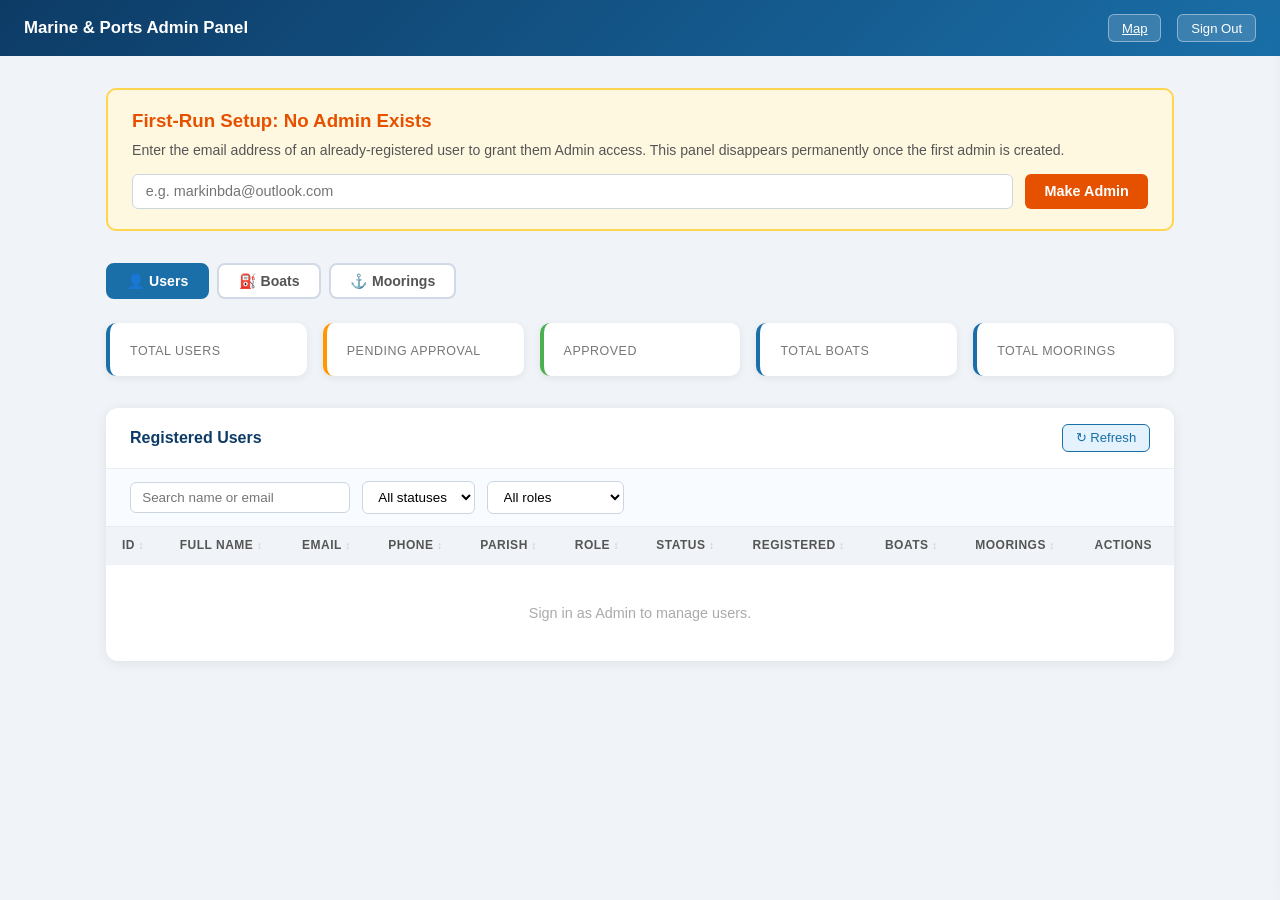
==== frontend/admin.html @ d82e3ee4 "Replace mooring select with searchable typeahead in boat edit modal" ====
﻿<!DOCTYPE html>
<html lang="en">
<head>
  <meta charset="UTF-8" />
  <meta name="viewport" content="width=device-width, initial-scale=1.0" />
  <title>Admin Panel  Marine &amp; Ports</title>
  <style>
    *, *::before, *::after { box-sizing: border-box; margin: 0; padding: 0; }

    body {
      font-family: 'Segoe UI', Arial, sans-serif;
      background: #f0f4f8;
      min-height: 100vh;
    }

    /*  Header  */
    header {
      background: linear-gradient(135deg, #0d3b66, #1a6fa8);
      color: #fff;
      padding: 0 1.5rem;
      height: 56px;
      display: flex;
      align-items: center;
      justify-content: space-between;
    }
    .brand { font-size: 1.05rem; font-weight: 700; display: flex; align-items: center; gap: 0.5rem; }
    .header-right { display: flex; align-items: center; gap: 1rem; font-size: 0.85rem; }
    .btn-sm {
      padding: 0.35rem 0.8rem;
      border-radius: 6px;
      font-size: 0.82rem;
      cursor: pointer;
      border: 1px solid rgba(255,255,255,0.4);
      background: rgba(255,255,255,0.15);
      color: #fff;
      transition: background 0.2s;
    }
    .btn-sm:hover { background: rgba(255,255,255,0.27); }

    /*  Layout  */
    .page { max-width: 1100px; margin: 2rem auto; padding: 0 1rem; }

    /*  Stats bar  */
    .stats {
      display: grid;
      grid-template-columns: repeat(auto-fit, minmax(160px, 1fr));
      gap: 1rem;
      margin-bottom: 2rem;
    }
    .stat-card {
      background: #fff;
      border-radius: 10px;
      padding: 1.1rem 1.25rem;
      box-shadow: 0 2px 8px rgba(0,0,0,0.07);
      border-left: 4px solid #1a6fa8;
    }
    .stat-card.pending { border-color: #FF9800; }
    .stat-card.approved { border-color: #4CAF50; }
    .stat-card.total { border-color: #1a6fa8; }
    .stat-card .val { font-size: 2rem; font-weight: 800; color: #0d3b66; }
    .stat-card .lbl { font-size: 0.78rem; color: #777; margin-top: 0.2rem; text-transform: uppercase; letter-spacing: 0.5px; }

    /*  Section card  */
    .section {
      background: #fff;
      border-radius: 12px;
      box-shadow: 0 2px 12px rgba(0,0,0,0.08);
      overflow: hidden;
      margin-bottom: 2rem;
    }
    .section-head {
      padding: 1rem 1.5rem;
      border-bottom: 1px solid #e8edf2;
      display: flex;
      align-items: center;
      justify-content: space-between;
    }
    .section-head h2 { font-size: 1rem; color: #0d3b66; }

    /*  Filter bar  */
    .filter-bar {
      padding: 0.75rem 1.5rem;
      background: #f8fbff;
      border-bottom: 1px solid #e8edf2;
      display: flex;
      gap: 0.75rem;
      flex-wrap: wrap;
      align-items: center;
    }
    .filter-bar input,
    .filter-bar select {
      padding: 0.45rem 0.7rem;
      border: 1.5px solid #ccd6e0;
      border-radius: 6px;
      font-size: 0.84rem;
      outline: none;
      background: #fff;
    }
    .filter-bar input:focus,
    .filter-bar select:focus { border-color: #1a6fa8; }

    /*  Table  */
    .tbl-wrap { overflow-x: auto; }
    table { width: 100%; border-collapse: collapse; font-size: 0.85rem; }
    thead tr { background: #f0f4f8; }
    th { padding: 0.7rem 1rem; text-align: left; font-size: 0.75rem;
         text-transform: uppercase; letter-spacing: 0.5px; color: #555; white-space: nowrap; }
    td { padding: 0.75rem 1rem; border-top: 1px solid #edf1f5; vertical-align: middle; }
    tr:hover td { background: #f8fbff; }

    /*  Badges  */
    .badge {
      display: inline-block;
      padding: 0.2rem 0.6rem;
      border-radius: 20px;
      font-size: 0.73rem;
      font-weight: 700;
    }
    .badge.approved  { background: #e8f5e9; color: #2e7d32; }
    .badge.pending   { background: #fff8e1; color: #e65100; }
    .badge.role-admin { background: #ede7f6; color: #4527a0; }
    .badge.role-port  { background: #e3f2fd; color: #0d47a1; }
    .badge.role-boat  { background: #e8f5e9; color: #1b5e20; }
    .badge.role-moor  { background: #fce4ec; color: #880e4f; }

    /*  Action buttons  */
    .actions { display: flex; gap: 0.4rem; flex-wrap: wrap; }
    .btn-action {
      padding: 0.3rem 0.7rem;
      border-radius: 5px;
      font-size: 0.76rem;
      font-weight: 600;
      cursor: pointer;
      border: none;
      transition: opacity 0.15s;
    }
    .btn-action:hover { opacity: 0.8; }
    .btn-approve  { background: #4CAF50; color: #fff; }
    .btn-revoke   { background: #FF9800; color: #fff; }
    .btn-delete   { background: #f44336; color: #fff; }
    .btn-admin    { background: #7c4dff; color: #fff; }

    /*  Toast  */
    #toast {
      position: fixed; bottom: 1.5rem; right: 1.5rem;
      background: #323232; color: #fff;
      padding: 0.75rem 1.25rem;
      border-radius: 8px; font-size: 0.88rem;
      box-shadow: 0 4px 16px rgba(0,0,0,0.25);
      opacity: 0; transition: opacity 0.3s;
      pointer-events: none; z-index: 9999;
    }
    #toast.show { opacity: 1; }
    #toast.ok   { background: #2e7d32; }
    #toast.err  { background: #c62828; }

    /*  Bootstrap panel (shown when no admin yet)  */
    #bootstrapBox {
      background: #fff8e1;
      border: 2px solid #ffd54f;
      border-radius: 10px;
      padding: 1.25rem 1.5rem;
      margin-bottom: 2rem;
    }
    #bootstrapBox h3 { color: #e65100; margin-bottom: 0.6rem; }
    #bootstrapBox p  { font-size: 0.88rem; color: #555; margin-bottom: 1rem; }
    .bootstrap-row { display: flex; gap: 0.75rem; flex-wrap: wrap; }
    .bootstrap-row input {
      flex: 1; padding: 0.55rem 0.8rem;
      border: 1.5px solid #ccd6e0; border-radius: 6px; font-size: 0.9rem;
      min-width: 200px;
    }
    .btn-bootstrap {
      padding: 0.55rem 1.2rem;
      background: #e65100; color: #fff;
      border: none; border-radius: 6px;
      font-size: 0.9rem; font-weight: 700; cursor: pointer;
    }
    .btn-bootstrap:hover { background: #bf360c; }

    /*  Sortable column headers  */
    th.sortable { cursor: pointer; user-select: none; }
    th.sortable:hover { color: #1a6fa8; }
    th.sortable::after { content: ' \2195'; color: #ccc; font-size: 0.65rem; }
    th.sortable.asc::after  { content: ' \25B2'; color: #1a6fa8; font-size: 0.65rem; }
    th.sortable.desc::after { content: ' \25BC'; color: #1a6fa8; font-size: 0.65rem; }

    /*  Empty state  */
    .empty { padding: 2.5rem; text-align: center; color: #aaa; font-size: 0.9rem; }

    /*  Spinner  */
    .loading { padding: 2rem; text-align: center; color: #777; }

    @media (max-width: 600px) {
      .stats { grid-template-columns: 1fr 1fr; }
    }

    /*  Tab navigation  */
    .tab-nav { display:flex; gap:0.5rem; margin-bottom:1.5rem; flex-wrap:wrap; }
    .tab-btn {
      padding:0.5rem 1.2rem; border-radius:8px; font-size:0.88rem; font-weight:600;
      cursor:pointer; border:2px solid #d0d9e5; background:#fff; color:#555;
      transition:all 0.2s;
    }
    .tab-btn:hover { border-color:#1a6fa8; color:#1a6fa8; }
    .tab-btn.active { background:#1a6fa8; border-color:#1a6fa8; color:#fff; }

    /*  Edit button + modal  */
    .btn-edit { background:#1565C0; color:#fff; }
    .modal-overlay {
      position:fixed; inset:0; background:rgba(0,0,0,0.45);
      display:flex; align-items:center; justify-content:center; z-index:1000;
    }
    .modal-box {
      background:#fff; border-radius:12px;
      box-shadow:0 8px 32px rgba(0,0,0,0.25);
      width:100%; max-width:560px; max-height:90vh;
      display:flex; flex-direction:column; overflow:hidden;
    }
    .modal-head {
      padding:1rem 1.5rem; border-bottom:1px solid #e8edf2;
      display:flex; align-items:center; justify-content:space-between;
      background:#f0f4f8;
    }
    .modal-head h3 { font-size:1rem; color:#0d3b66; margin:0; }
    .modal-close { background:none; border:none; font-size:1.2rem; cursor:pointer; color:#777; line-height:1; }
    .modal-close:hover { color:#333; }
    .modal-body {
      padding:1.25rem 1.5rem; overflow-y:auto; flex:1;
      display:grid; grid-template-columns:1fr 1fr; gap:0.85rem;
    }
    .modal-body .full { grid-column:1 / -1; }
    .modal-body label { display:block; font-size:0.8rem; color:#555; margin-bottom:0.25rem; }
    .modal-body input, .modal-body select {
      width:100%; padding:0.5rem 0.7rem;
      border:1.5px solid #ccd6e0; border-radius:6px;
      font-size:0.88rem; outline:none; box-sizing:border-box;
    }
    .modal-body input:focus, .modal-body select:focus { border-color:#1a6fa8; }
    .modal-foot {
      padding:1rem 1.5rem; border-top:1px solid #e8edf2;
      display:flex; justify-content:flex-end; gap:0.75rem; background:#f8fbff;

        /*  Assignment panel inside edit modal  */
        .assign-section {
          grid-column: 1 / -1;
          background: #f8fbff;
          border: 1px solid #dde6f0;
          border-radius: 8px;
          padding: 0.85rem 1rem;
          margin-top: 0.25rem;
        }
        .assign-section h4 {
          font-size: 0.8rem; font-weight: 700; text-transform: uppercase;
          letter-spacing: 0.5px; color: #1a6fa8; margin-bottom: 0.6rem;
        }
        .assign-search-row { display: flex; gap: 0.5rem; margin-bottom: 0.5rem; }
        .assign-search-row input { flex: 1; padding: 0.4rem 0.6rem; border: 1.5px solid #ccd6e0; border-radius: 6px; font-size: 0.82rem; outline: none; }
        .assign-search-row input:focus { border-color: #1a6fa8; }
        .assign-results { max-height: 160px; overflow-y: auto; border: 1px solid #e0e8f0; border-radius: 6px; background: #fff; }
        .mooring-typeahead { position: relative; }
        .mooring-typeahead input[type=text] { width: 100%; box-sizing: border-box; padding: 0.45rem 0.65rem; border: 1.5px solid #ccd6e0; border-radius: 6px; font-size: 0.85rem; outline: none; }
        .mooring-typeahead input[type=text]:focus { border-color: #1a6fa8; }
        .mooring-typeahead-results { position: absolute; top: 100%; left: 0; right: 0; z-index: 999; background: #fff; border: 1px solid #ccd6e0; border-radius: 0 0 6px 6px; max-height: 180px; overflow-y: auto; box-shadow: 0 4px 12px rgba(0,0,0,0.1); }
        .mooring-typeahead-results div { padding: 0.4rem 0.65rem; font-size: 0.84rem; cursor: pointer; }
        .mooring-typeahead-results div:hover, .mooring-typeahead-results div.active { background: #e8f4fd; }
        .mooring-typeahead-results .no-mooring-opt { color: #e05; font-style: italic; }
        .assign-result-item {
          display: flex; align-items: center; justify-content: space-between;
          padding: 0.45rem 0.65rem; border-bottom: 1px solid #f0f4f8;
          font-size: 0.8rem; gap: 0.5rem;
        }
        .assign-result-item:last-child { border-bottom: none; }
        .assign-result-item:hover { background: #f0f8ff; }
        .assign-result-info { flex: 1; min-width: 0; }
        .assign-result-info strong { display: block; white-space: nowrap; overflow: hidden; text-overflow: ellipsis; }
        .assign-result-info small { color: #888; }
        .assign-conflict { font-size: 0.78rem; color: #c62828; }
        .assign-conflict a { color: #1a6fa8; text-decoration: underline; cursor: pointer; }
        .assign-conflict-banner {
          background: #fff8e1; border: 1px solid #ffcc02; border-radius: 6px;
          padding: 0.5rem 0.75rem; font-size: 0.8rem; color: #5d4037;
          margin-bottom: 0.5rem; display: none;
        }
        .assign-conflict-banner a { color: #1a6fa8; text-decoration: underline; cursor: pointer; font-weight: 600; }
        .assigned-chips { display: flex; flex-wrap: wrap; gap: 0.35rem; margin-bottom: 0.5rem; min-height: 1.6rem; }
        .assigned-chip {
          display: inline-flex; align-items: center; gap: 0.3rem;
          background: #e3f2fd; color: #0d47a1; border-radius: 12px;
          padding: 0.18rem 0.55rem; font-size: 0.76rem; font-weight: 600;
        }
        .assigned-chip.mooring { background: #fce4ec; color: #880e4f; }
        .assigned-chip button {
          background: none; border: none; color: inherit; cursor: pointer;
          font-size: 0.8rem; line-height: 1; padding: 0; opacity: 0.6;
        }
        .assigned-chip button:hover { opacity: 1; }
    }
    /*  User detail drawer  */
    #detailDrawer {
      position: fixed; top: 0; right: -480px; width: 460px; max-width: 96vw;
      height: 100vh; background: #fff; z-index: 1100;
      box-shadow: -4px 0 24px rgba(0,0,0,0.18);
      display: flex; flex-direction: column;
      transition: right 0.28s cubic-bezier(0.4,0,0.2,1);
    }
    #detailDrawer.open { right: 0; }
    #drawerOverlay {
      position: fixed; inset: 0; background: rgba(0,0,0,0.35);
      z-index: 1099; display: none;
    }
    #drawerOverlay.show { display: block; }
    .drawer-head {
      padding: 1rem 1.25rem;
      background: linear-gradient(135deg, #0d3b66, #1a6fa8);
      color: #fff;
      display: flex; align-items: center; justify-content: space-between;
      flex-shrink: 0;
    }
    .drawer-head h3 { font-size: 1rem; margin: 0; }
    .drawer-close {
      background: none; border: none; color: #fff; font-size: 1.3rem;
      cursor: pointer; line-height: 1; opacity: 0.8;
    }
    .drawer-close:hover { opacity: 1; }
    .drawer-body { flex: 1; overflow-y: auto; padding: 1.25rem; }
    .detail-grid {
      display: grid; grid-template-columns: 1fr 1fr; gap: 0.6rem 1rem;
      margin-bottom: 1.5rem;
    }
    .detail-cell { font-size: 0.82rem; }
    .detail-cell .lbl { color: #888; font-size: 0.72rem; text-transform: uppercase; letter-spacing: 0.4px; margin-bottom: 0.1rem; }
    .detail-cell .val { color: #1a1a2e; font-weight: 600; word-break: break-all; }
    .detail-cell.full { grid-column: 1 / -1; }
    .drawer-section-title {
      font-size: 0.8rem; font-weight: 700; text-transform: uppercase;
      letter-spacing: 0.6px; color: #1a6fa8; margin: 1.2rem 0 0.5rem;
      border-bottom: 2px solid #e3f2fd; padding-bottom: 0.3rem;
    }
    .drawer-mini-table { width: 100%; border-collapse: collapse; font-size: 0.8rem; }
    .drawer-mini-table th { background: #f0f4f8; padding: 0.45rem 0.6rem; text-align: left; font-size: 0.72rem; text-transform: uppercase; letter-spacing: 0.4px; color: #666; }
    .drawer-mini-table td { padding: 0.5rem 0.6rem; border-top: 1px solid #edf1f5; vertical-align: middle; color: #222; }
    .drawer-empty { color: #bbb; font-size: 0.82rem; font-style: italic; padding: 0.5rem 0; }
    .drawer-foot {
      padding: 0.9rem 1.25rem; border-top: 1px solid #e8edf2;
      display: flex; gap: 0.6rem; flex-wrap: wrap; background: #f8fbff; flex-shrink: 0;
    }

  </style>
</head>
<body>

  <!--  Header  -->
  <header>
    <div class="brand"> Marine &amp; Ports  Admin Panel</div>
    <div class="header-right">
      <span id="adminName"></span>
      <a href="map.html" class="btn-sm">Map</a>
      <button class="btn-sm" id="logoutBtn">Sign Out</button>
    </div>
  </header>

  <div class="page">

    <!--  Bootstrap notice (only visible when no admin exists)  -->
    <div id="bootstrapBox" style="display:none;">
      <h3> First-Run Setup: No Admin Exists</h3>
      <p>
        Enter the email address of an already-registered user to grant them Admin access.
        This panel disappears permanently once the first admin is created.
      </p>
      <div class="bootstrap-row">
        <input type="email" id="bootstrapEmail" placeholder="e.g. markinbda@outlook.com" />
        <button class="btn-bootstrap" id="bootstrapBtn">Make Admin</button>
      </div>
    </div>
    <!--  Tab navigation  -->
    <div class="tab-nav">
      <button class="tab-btn active" id="tabUsers"    onclick="showTab('users')">&#128100; Users</button>
      <button class="tab-btn"        id="tabBoats"    onclick="showTab('boats')">&#9981; Boats</button>
      <button class="tab-btn"        id="tabMoorings" onclick="showTab('moorings')">&#9875; Moorings</button>
    </div>
    <!--  Stats  -->
    <div class="stats">
      <div class="stat-card total">
        <div class="val" id="statTotal"></div>
        <div class="lbl">Total Users</div>
      </div>
      <div class="stat-card pending">
        <div class="val" id="statPending"></div>
        <div class="lbl">Pending Approval</div>
      </div>
      <div class="stat-card approved">
        <div class="val" id="statApproved"></div>
        <div class="lbl">Approved</div>
      </div>
      <div class="stat-card">
        <div class="val" id="statBoats"></div>
        <div class="lbl">Total Boats</div>
      </div>
      <div class="stat-card">
        <div class="val" id="statMoorings"></div>
        <div class="lbl">Total Moorings</div>
      </div>
    </div>

    <!--  Users table  -->
    <div class="section" id="usersSection">
      <div class="section-head">
        <h2>Registered Users</h2>
        <button class="btn-sm" id="refreshBtn" style="border-color:#1a6fa8;color:#1a6fa8;background:#e3f2fd;">&#8635; Refresh</button>
      </div>

      <div class="filter-bar">
        <input type="text" id="searchInput" placeholder="Search name or email" style="width:220px;" />
        <select id="filterStatus">
          <option value="">All statuses</option>
          <option value="pending">Pending</option>
          <option value="approved">Approved</option>
        </select>
        <select id="filterRole">
          <option value="">All roles</option>
          <option value="Admin">Admin</option>
          <option value="PortAuthority">Port Authority</option>
          <option value="BoatOwner">Boat Owner</option>
          <option value="MooringOwner">Mooring Owner</option>
        </select>
      </div>

      <div class="tbl-wrap">
        <table>
          <thead>
            <tr>
              <th class="sortable" data-col="id" onclick="sortTable('users','id')">ID</th>
              <th class="sortable" data-col="fullName" onclick="sortTable('users','fullName')">Full Name</th>
              <th class="sortable" data-col="email" onclick="sortTable('users','email')">Email</th>
              <th class="sortable" data-col="phoneNumber" onclick="sortTable('users','phoneNumber')">Phone</th>
              <th class="sortable" data-col="parish" onclick="sortTable('users','parish')">Parish</th>
              <th class="sortable" data-col="role" onclick="sortTable('users','role')">Role</th>
              <th class="sortable" data-col="isApproved" onclick="sortTable('users','isApproved')">Status</th>
              <th class="sortable" data-col="registeredAt" onclick="sortTable('users','registeredAt')">Registered</th>
              <th class="sortable" data-col="boatCount" onclick="sortTable('users','boatCount')">Boats</th>
              <th class="sortable" data-col="mooringCount" onclick="sortTable('users','mooringCount')">Moorings</th>
              <th>Actions</th>
            </tr>
          </thead>
          <tbody id="usersTbody">
            <tr><td colspan="11" class="loading">Loading users</td></tr>
          </tbody>
        </table>
      </div>
    </div>

    <!--  Moorings table  -->
    <div class="section" id="mooringsSection" style="display:none;">
      <div class="section-head">
        <h2>Moorings</h2>
        <button class="btn-sm" id="addMooringBtn" style="background:#4CAF50;border-color:#388E3C;">+ Add Mooring</button>
      </div>
      <div class="filter-bar">
        <input type="text" id="mooringSearch" placeholder="Search mooring # or owner" style="width:240px;" />
        <select id="mooringBoatSizeFilter">
          <option value="">All sizes</option>
          <option value="Small">Small</option>
          <option value="Medium">Medium</option>
          <option value="Large">Large</option>
          <option value="ArcGIS">ArcGIS</option>
        </select>
      </div>

      <!-- Add mooring form (hidden by default) -->
      <div id="addMooringForm" style="display:none; padding:1rem 1.5rem; background:#f8fbff; border-bottom:1px solid #e8edf2;">
        <div style="display:flex; gap:0.75rem; flex-wrap:wrap; align-items:flex-end;">
          <div>
            <label style="font-size:0.8rem;color:#555;display:block;margin-bottom:0.25rem;">Mooring #</label>
            <input type="text" id="mMooringNum" placeholder="e.g. BDA-001" style="padding:0.45rem 0.7rem;border:1.5px solid #ccd6e0;border-radius:6px;font-size:0.84rem;" />
          </div>
          <div>
            <label style="font-size:0.8rem;color:#555;display:block;margin-bottom:0.25rem;">Owner Name</label>
            <input type="text" id="mOwnerName" placeholder="Owner name" style="padding:0.45rem 0.7rem;border:1.5px solid #ccd6e0;border-radius:6px;font-size:0.84rem;" />
          </div>
          <div>
            <label style="font-size:0.8rem;color:#555;display:block;margin-bottom:0.25rem;">Latitude</label>
            <input type="number" id="mLat" step="any" placeholder="32.3xxx" style="padding:0.45rem 0.7rem;border:1.5px solid #ccd6e0;border-radius:6px;font-size:0.84rem;width:120px;" />
          </div>
          <div>
            <label style="font-size:0.8rem;color:#555;display:block;margin-bottom:0.25rem;">Longitude</label>
            <input type="number" id="mLon" step="any" placeholder="-64.7xxx" style="padding:0.45rem 0.7rem;border:1.5px solid #ccd6e0;border-radius:6px;font-size:0.84rem;width:120px;" />
          </div>
          <div>
            <label style="font-size:0.8rem;color:#555;display:block;margin-bottom:0.25rem;">Boat Size</label>
            <select id="mBoatSize" style="padding:0.45rem 0.7rem;border:1.5px solid #ccd6e0;border-radius:6px;font-size:0.84rem;">
              <option value="">Unknown</option>
              <option value="Small">Small</option>
              <option value="Medium">Medium</option>
              <option value="Large">Large</option>
            </select>
          </div>
          <button class="btn-action btn-approve" onclick="submitAddMooring()">Save</button>
          <button class="btn-action" style="background:#aaa;color:#fff;" onclick="document.getElementById('addMooringForm').style.display='none'">Cancel</button>
        </div>
      </div>

      <div class="tbl-wrap">
        <table>
          <thead>
            <tr>
              <th class="sortable" data-col="id" onclick="sortTable('moorings','id')">ID</th>
              <th class="sortable" data-col="mooringNumber" onclick="sortTable('moorings','mooringNumber')">Mooring #</th>
              <th class="sortable" data-col="ownerName" onclick="sortTable('moorings','ownerName')">Owner</th>
              <th class="sortable" data-col="latitude" onclick="sortTable('moorings','latitude')">Latitude</th>
              <th class="sortable" data-col="longitude" onclick="sortTable('moorings','longitude')">Longitude</th>
              <th class="sortable" data-col="boatSize" onclick="sortTable('moorings','boatSize')">Boat Size</th>
              <th class="sortable" data-col="registeredAt" onclick="sortTable('moorings','registeredAt')">Registered</th>
              <th>Actions</th>
            </tr>
          </thead>
          <tbody id="mooringsTbody">
            <tr><td colspan="8" class="loading">Loading moorings</td></tr>
          </tbody>
        </table>
      </div>
    </div>

    <!--  Boats table  -->
    <div class="section" id="boatsSection" style="display:none;">
      <div class="section-head">
        <h2>Boats</h2>
      </div>
      <div class="filter-bar">
        <input type="text" id="boatSearch" placeholder="Search reg #, name or owner" style="width:260px;" />
      </div>
      <div class="tbl-wrap">
        <table>
          <thead>
            <tr>
              <th class="sortable" data-col="id" onclick="sortTable('boats','id')">ID</th>
              <th class="sortable" data-col="registrationNumber" onclick="sortTable('boats','registrationNumber')">Reg #</th>
              <th class="sortable" data-col="boatName" onclick="sortTable('boats','boatName')">Boat Name</th>
              <th class="sortable" data-col="boatType" onclick="sortTable('boats','boatType')">Type</th>
              <th class="sortable" data-col="ownerName" onclick="sortTable('boats','ownerName')">Owner</th>
              <th class="sortable" data-col="lengthFeet" onclick="sortTable('boats','lengthFeet')">Length</th>
              <th class="sortable" data-col="latitude" onclick="sortTable('boats','latitude')">Lat</th>
              <th class="sortable" data-col="longitude" onclick="sortTable('boats','longitude')">Lon</th>
              <th>Actions</th>
            </tr>
          </thead>
          <tbody id="boatsTbody">
            <tr><td colspan="9" class="loading">Loading boats</td></tr>
          </tbody>
        </table>
      </div>
    </div>

  </div><!-- /.page -->

  <!--  User detail drawer  -->
  <div id="drawerOverlay" onclick="closeDrawer()"></div>
  <div id="detailDrawer">
    <div class="drawer-head">
      <h3 id="drawerName">User Details</h3>
      <button class="drawer-close" onclick="closeDrawer()">&#x2715;</button>
    </div>
    <div class="drawer-body" id="drawerBody">
      <!-- populated by JS -->
    </div>
    <div class="drawer-foot" id="drawerFoot">
      <!-- action buttons injected by JS -->
    </div>
  </div>

  <!--  Edit modal  -->
  <div id="editModal" class="modal-overlay" style="display:none;">
    <div class="modal-box">
      <div class="modal-head">
        <h3 id="modalTitle">Edit</h3>
        <button class="modal-close" onclick="closeModal()">&#x2715;</button>
      </div>
      <div class="modal-body" id="modalBody"></div>
      <div class="modal-foot">
        <button class="btn-action" style="background:#aaa;color:#fff;padding:0.45rem 1.2rem;" onclick="closeModal()">Cancel</button>
        <button class="btn-action btn-approve" style="padding:0.45rem 1.2rem;" onclick="saveEdit()">Save Changes</button>
      </div>
    </div>
  </div>

  <div id="toast"></div>

  <script src="config.js"></script>
  <script>
    /**
     * Marine & Ports  Admin Panel JS
     * 
     * Loads users from GET /api/admin/users (requires Admin JWT).
     * Provides approve / revoke / promote / delete actions per row.
     * Shows a bootstrap panel when no admin account exists yet.
     */

    const API_BASE = window.API_BASE || 'http://localhost:5000';

    //  Auth 
    const token    = sessionStorage.getItem('mp_token');
    const role     = sessionStorage.getItem('mp_role');
    const fullName = sessionStorage.getItem('mp_fullName') || '';

    document.getElementById('adminName').textContent = fullName;

    document.getElementById('logoutBtn').addEventListener('click', () => {
      sessionStorage.clear();
      window.location.href = 'login.html';
    });

    document.getElementById('refreshBtn').addEventListener('click', loadUsers);

    //  Auth headers helper 
    function authHeaders() {
      return {
        'Content-Type': 'application/json',
        ...(token ? { 'Authorization': `Bearer ${token}` } : {})
      };
    }

    async function readApiBody(res) {
      const contentType = (res.headers.get('content-type') || '').toLowerCase();
      if (contentType.includes('application/json')) {
        try {
          return await res.json();
        } catch {
          return {};
        }
      }
      try {
        const text = await res.text();
        return { message: text?.trim() || '' };
      } catch {
        return {};
      }
    }

    //  Bootstrap (first-run no-admin setup) 
    document.getElementById('bootstrapBtn').addEventListener('click', async () => {
      const email = document.getElementById('bootstrapEmail').value.trim();
      if (!email) { toast('err', 'Enter an email address.'); return; }

      try {
        const res  = await fetch(`${API_BASE}/api/admin/bootstrap`, {
          method:  'POST',
          headers: { 'Content-Type': 'application/json' },
          body:    JSON.stringify({ email })
        });
        const data = await res.json();

        if (res.ok) {
          toast('ok', data.message);
          document.getElementById('bootstrapBox').style.display = 'none';
          // Prompt user to log in again to get a new token with Admin role
          setTimeout(() => {
            alert('Admin created! Please log in again to receive your updated Admin token.');
            window.location.href = 'login.html';
          }, 1500);
        } else {
          toast('err', data.message || 'Bootstrap failed.');
        }
      } catch (e) {
        toast('err', 'Server unreachable.');
      }
    });

    //  Data stores 
    let allUsers    = [];
    let allMoorings = [];
    let allBoats    = [];

    //  Sort state & helpers 
    const sortState = {
      users:    { col: null, dir: 'asc' },
      moorings: { col: null, dir: 'asc' },
      boats:    { col: null, dir: 'asc' }
    };

    function sortTable(table, col) {
      const st = sortState[table];
      if (st.col === col) {
        st.dir = st.dir === 'asc' ? 'desc' : 'asc';
      } else {
        st.col = col;
        st.dir = 'asc';
      }
      updateSortHeaders(table);
      if (table === 'users')    renderTable(allUsers);
      if (table === 'moorings') renderMoorings();
      if (table === 'boats')    renderBoats();
    }

    function updateSortHeaders(table) {
      const tbodyId = { users: 'usersTbody', moorings: 'mooringsTbody', boats: 'boatsTbody' }[table];
      const thead = document.getElementById(tbodyId).closest('table').querySelector('thead');
      thead.querySelectorAll('th.sortable').forEach(th => {
        th.classList.remove('asc', 'desc');
        if (th.dataset.col === sortState[table].col) {
          th.classList.add(sortState[table].dir);
        }
      });
    }

    function applySort(arr, table) {
      const { col, dir } = sortState[table];
      if (!col) return arr;
      return [...arr].sort((a, b) => {
        let av = a[col], bv = b[col];
        if (av == null) av = '';
        if (bv == null) bv = '';
        if (typeof av === 'string') av = av.toLowerCase();
        if (typeof bv === 'string') bv = bv.toLowerCase();
        if (av < bv) return dir === 'asc' ? -1 : 1;
        if (av > bv) return dir === 'asc' ?  1 : -1;
        return 0;
      });
    }

    //  Load users 
    async function loadUsers() {
      const tbody = document.getElementById('usersTbody');
      tbody.innerHTML = '<tr><td colspan="11" class="loading">Loading</td></tr>';

      // If not logged in as Admin, show bootstrap box and bail
      if (!token || role !== 'Admin') {
        document.getElementById('bootstrapBox').style.display = 'block';
        tbody.innerHTML = '<tr><td colspan="11" class="empty">Sign in as Admin to manage users.</td></tr>';
        return;
      }

      try {
        const res = await fetch(`${API_BASE}/api/admin/users`, {
          headers: authHeaders()
        });

        if (res.status === 401 || res.status === 403) {
          document.getElementById('bootstrapBox').style.display = 'block';
          tbody.innerHTML = '<tr><td colspan="11" class="empty">Access denied. Ensure your account has Admin role.</td></tr>';
          return;
        }

        allUsers = await res.json();
        updateStats(allUsers);
        renderTable(allUsers);

        // Fetch total mooring/boat counts (includes ArcGIS-imported records with no user)
        try {
          const statsRes = await fetch(`${API_BASE}/api/admin/stats`, { headers: authHeaders() });
          if (statsRes.ok) {
            const stats = await statsRes.json();
            document.getElementById('statMoorings').textContent = stats.totalMoorings;
            document.getElementById('statBoats').textContent    = stats.totalBoats;
          }
        } catch (_) {}

      } catch (e) {
        tbody.innerHTML = '<tr><td colspan="11" class="empty">Could not reach the API. Is the server running?</td></tr>';
        document.getElementById('bootstrapBox').style.display = 'block';
      }
    }

    //  Stats 
    function updateStats(users) {
      document.getElementById('statTotal').textContent    = users.length;
      document.getElementById('statPending').textContent  = users.filter(u => !u.isApproved).length;
      document.getElementById('statApproved').textContent = users.filter(u => u.isApproved).length;
      document.getElementById('statBoats').textContent    = users.reduce((s, u) => s + (u.boatCount || 0), 0);
      document.getElementById('statMoorings').textContent = users.reduce((s, u) => s + (u.mooringCount || 0), 0);
    }

    //  Render 
    function renderTable(users) {
      const tbody  = document.getElementById('usersTbody');
      const search = document.getElementById('searchInput').value.toLowerCase();
      const fStatus= document.getElementById('filterStatus').value;
      const fRole  = document.getElementById('filterRole').value;

      let filtered = users.filter(u => {
        const matchSearch = !search ||
          u.fullName.toLowerCase().includes(search) ||
          u.email.toLowerCase().includes(search);
        const matchStatus = !fStatus ||
          (fStatus === 'pending'  && !u.isApproved) ||
          (fStatus === 'approved' &&  u.isApproved);
        const matchRole = !fRole || u.role === fRole;
        return matchSearch && matchStatus && matchRole;
      });

      filtered = applySort(filtered, 'users');

      if (!filtered.length) {
        tbody.innerHTML = '<tr><td colspan="11" class="empty">No users match the current filter.</td></tr>';
        return;
      }

      filtered.forEach(u => { editCache['user_' + u.id] = u; });
      tbody.innerHTML = filtered.map(u => `
        <tr data-id="${u.id}">
          <td>${u.id}</td>
          <td><strong>${esc(u.fullName)}</strong><br><small style="color:#888">${esc(u.organisationName || '')}</small></td>
          <td style="word-break:break-all;max-width:150px;">${esc(u.email)}</td>
          <td>${esc(u.phoneNumber)}</td>
          <td>${esc(u.parish)}</td>
          <td>${roleBadge(u.role)}</td>
          <td>${u.isApproved
            ? '<span class="badge approved">Approved</span>'
            : '<span class="badge pending">Pending</span>'}</td>
          <td style="white-space:nowrap">${fmtDate(u.registeredAt)}</td>
          <td style="text-align:center">${u.boatCount}</td>
          <td style="text-align:center">${u.mooringCount}</td>
          <td>
            <div class="actions">
              <button class="btn-action" style="background:#0d3b66;color:#fff;" onclick="openUserDetail(${u.id})">View</button>
              <button class="btn-action btn-edit" onclick="openEdit('user',${u.id})">Edit</button>
              ${!u.isApproved
                ? `<button class="btn-action btn-approve" onclick="approveUser(${u.id})">Approve</button>`
                : `<button class="btn-action btn-revoke"  onclick="revokeUser(${u.id})">Revoke</button>`}
              ${u.role !== 'Admin'
                ? `<button class="btn-action btn-admin" onclick="makeAdmin(${u.id})">Make Admin</button>`
                : ''}
              <button class="btn-action btn-delete" onclick="deleteUser(${u.id}, '${esc(u.fullName)}')">Delete</button>
            </div>
          </td>
        </tr>
      `).join('');
    }

    //  Live filter 
    ['searchInput', 'filterStatus', 'filterRole'].forEach(id =>
      document.getElementById(id).addEventListener('input', () => renderTable(allUsers))
    );
    ['mooringSearch', 'mooringBoatSizeFilter'].forEach(id =>
      document.getElementById(id).addEventListener('input', () => renderMoorings())
    );
    document.getElementById('boatSearch').addEventListener('input', () => renderBoats());

    //  Actions 
    async function approveUser(id) {
      const res = await apiCall(`PUT`, `/api/admin/users/${id}/approve`);
      if (res) { toast('ok', res.message); loadUsers(); }
    }

    async function revokeUser(id) {
      const res = await apiCall(`PUT`, `/api/admin/users/${id}/reject`);
      if (res) { toast('ok', res.message); loadUsers(); }
    }

    async function makeAdmin(id) {
      if (!confirm('Promote this user to Admin? They will have full system access.')) return;
      const res = await apiCall('PUT', `/api/admin/users/${id}/role`, { role: 'Admin' });
      if (res) { toast('ok', res.message); loadUsers(); }
    }

    async function deleteUser(id, name) {
      if (!confirm(`Permanently delete "${name}" and all their boats/moorings?`)) return;
      try {
        const res = await fetch(`${API_BASE}/api/admin/users/${id}`, {
          method: 'DELETE', headers: authHeaders()
        });
        if (res.status === 204) { toast('ok', `${name} deleted.`); loadUsers(); }
        else toast('err', 'Delete failed.');
      } catch { toast('err', 'Server error.'); }
    }

    async function apiCall(method, path, body) {
      try {
        const res  = await fetch(API_BASE + path, {
          method,
          headers: authHeaders(),
          body: body ? JSON.stringify(body) : undefined
        });
        const data = await res.json();
        if (!res.ok) { toast('err', data.message || 'Request failed.'); return null; }
        return data;
      } catch { toast('err', 'Server unreachable.'); return null; }
    }

    //  Helpers 
    function roleBadge(role) {
      const map = {
        Admin:        'role-admin',
        PortAuthority:'role-port',
        BoatOwner:    'role-boat',
        MooringOwner: 'role-moor'
      };
      return `<span class="badge ${map[role] || ''}">${role}</span>`;
    }

    function fmtDate(iso) {
      return iso ? new Date(iso).toLocaleDateString('en-GB', { day:'2-digit', month:'short', year:'numeric' }) : '';
    }

    function esc(s) {
      return String(s || '')
        .replace(/&/g,'&amp;').replace(/</g,'&lt;')
        .replace(/>/g,'&gt;').replace(/"/g,'&quot;');
    }

    //  Toast 
    let toastTimer;
    function toast(type, msg) {
      const el = document.getElementById('toast');
      el.className = `show ${type}`;
      el.textContent = msg;
      clearTimeout(toastTimer);
      toastTimer = setTimeout(() => { el.className = ''; }, 3500);
    }

    //  Edit data cache 
    const editCache = {};

    //  Tab navigation 
    function showTab(tab) {
      ['users','boats','moorings'].forEach(t => {
        document.getElementById(t + 'Section').style.display = t === tab ? 'block' : 'none';
        document.getElementById('tab' + t.charAt(0).toUpperCase() + t.slice(1))
          .classList.toggle('active', t === tab);
      });
      if (tab === 'boats')    loadBoats();
      if (tab === 'moorings') loadMoorings();
    }

    //  Moorings 
    async function loadMoorings() {
      const tbody = document.getElementById('mooringsTbody');
      if (!token || role !== 'Admin') return;
      tbody.innerHTML = '<tr><td colspan="8" class="loading">Loading</td></tr>';
      try {
        const res = await fetch(`${API_BASE}/api/admin/moorings`, { headers: authHeaders() });
        if (!res.ok) throw new Error();
        allMoorings = await res.json();
        renderMoorings();
      } catch {
        tbody.innerHTML = '<tr><td colspan="8" class="empty">Could not load moorings.</td></tr>';
      }
    }

    function renderMoorings() {
      const tbody  = document.getElementById('mooringsTbody');
      const search = document.getElementById('mooringSearch').value.toLowerCase();
      const fSize  = document.getElementById('mooringBoatSizeFilter').value;

      let filtered = allMoorings.filter(m => {
        const matchSearch = !search ||
          m.mooringNumber.toLowerCase().includes(search) ||
          (m.ownerName || '').toLowerCase().includes(search);
        const matchSize = !fSize || (m.boatSize || '') === fSize;
        return matchSearch && matchSize;
      });

      filtered = applySort(filtered, 'moorings');

      if (!filtered.length) {
        tbody.innerHTML = '<tr><td colspan="8" class="empty">No moorings match the filter.</td></tr>';
        return;
      }
      filtered.forEach(m => { editCache['mooring_' + m.id] = m; });
      tbody.innerHTML = filtered.map(m => `
          <tr>
            <td>${m.id}</td>
            <td><strong>${esc(m.mooringNumber)}</strong></td>
            <td>${m.appUserId
              ? `<a style="color:#1a6fa8;text-decoration:underline;cursor:pointer;" onclick="showTab('users');openUserDetail(${m.appUserId})">${esc(m.ownerName)}</a><br><small style="color:#aaa">ID #${m.appUserId}</small>`
              : esc(m.ownerName || '')}</td>
            <td>${m.latitude.toFixed(5)}</td>
            <td>${m.longitude.toFixed(5)}</td>
            <td>${esc(m.boatSize || '')}</td>
            <td style="white-space:nowrap">${fmtDate(m.registeredAt)}</td>
            <td>
              <div class="actions">
                <button class="btn-action btn-edit" onclick="openEdit('mooring',${m.id})">Edit</button>
                <button class="btn-action btn-delete" onclick="deleteMooring(${m.id}, '${esc(m.mooringNumber)}')">Delete</button>
              </div>
            </td>
          </tr>
        `).join('');
    }

    document.getElementById('addMooringBtn').addEventListener('click', () => {
      const f = document.getElementById('addMooringForm');
      f.style.display = f.style.display === 'none' ? 'block' : 'none';
    });

    async function submitAddMooring() {
      const num  = document.getElementById('mMooringNum').value.trim();
      const name = document.getElementById('mOwnerName').value.trim();
      const lat  = parseFloat(document.getElementById('mLat').value);
      const lon  = parseFloat(document.getElementById('mLon').value);
      const size = document.getElementById('mBoatSize').value;
      if (!num || !name || isNaN(lat) || isNaN(lon)) {
        toast('err', 'Mooring #, Owner Name, Latitude and Longitude are required.');
        return;
      }
      try {
        const res = await fetch(`${API_BASE}/api/admin/moorings`, {
          method: 'POST',
          headers: authHeaders(),
          body: JSON.stringify({ mooringNumber: num, ownerName: name, latitude: lat, longitude: lon, boatSize: size || null })
        });
        const data = await res.json();
        if (res.ok) {
          toast('ok', data.message);
          document.getElementById('addMooringForm').style.display = 'none';
          ['mMooringNum','mOwnerName','mLat','mLon'].forEach(id => document.getElementById(id).value = '');
          document.getElementById('mBoatSize').value = '';
          loadMoorings();
        } else {
          toast('err', data.message || 'Failed to add mooring.');
        }
      } catch (e) {
        const msg = e && e.message ? e.message : 'Server unreachable.';
        toast('err', `Request error: ${msg}`);
      }
    }

    async function deleteMooring(id, num) {
      if (!confirm(`Delete mooring "${num}"? This cannot be undone.`)) return;
      try {
        const res = await fetch(`${API_BASE}/api/admin/moorings/${id}`, {
          method: 'DELETE', headers: authHeaders()
        });
        if (res.status === 204) { toast('ok', `Mooring ${num} deleted.`); loadMoorings(); }
        else toast('err', 'Delete failed.');
      } catch { toast('err', 'Server error.'); }
    }
    //  Boats 
    async function loadBoats() {
      const tbody = document.getElementById('boatsTbody');
      if (!token || role !== 'Admin') return;
      tbody.innerHTML = '<tr><td colspan="9" class="loading">Loading</td></tr>';
      try {
        const res = await fetch(`${API_BASE}/api/admin/boats`, { headers: authHeaders() });
        if (!res.ok) throw new Error();
        allBoats = await res.json();
        renderBoats();
      } catch {
        tbody.innerHTML = '<tr><td colspan="9" class="empty">Could not load boats.</td></tr>';
      }
    }

    function renderBoats() {
      const tbody  = document.getElementById('boatsTbody');
      const search = document.getElementById('boatSearch').value.toLowerCase();

      let filtered = allBoats.filter(b => {
        return !search ||
          (b.registrationNumber || '').toLowerCase().includes(search) ||
          (b.boatName || '').toLowerCase().includes(search) ||
          (b.ownerName || '').toLowerCase().includes(search);
      });

      filtered = applySort(filtered, 'boats');

      if (!filtered.length) {
        tbody.innerHTML = '<tr><td colspan="9" class="empty">No boats match the filter.</td></tr>';
        return;
      }
      filtered.forEach(b => { editCache['boat_' + b.id] = b; });
      tbody.innerHTML = filtered.map(b => `
          <tr>
            <td>${b.id}</td>
            <td><strong>${esc(b.registrationNumber)}</strong></td>
            <td>${esc(b.boatName)}</td>
            <td>${esc(b.boatType)}</td>
            <td>${b.appUserId
              ? `<a style="color:#1a6fa8;text-decoration:underline;cursor:pointer;" onclick="showTab('users');openUserDetail(${b.appUserId})">${esc(b.ownerName)}</a><br><small style="color:#aaa">ID #${b.appUserId}</small>`
              : esc(b.ownerName || '')}</td>
            <td style="text-align:right">${b.lengthFeet} ft</td>
            <td>${b.latitude.toFixed(5)}</td>
            <td>${b.longitude.toFixed(5)}</td>
            <td>
              <div class="actions">
                <button class="btn-action btn-edit" onclick="openEdit('boat',${b.id})">Edit</button>
                <button class="btn-action btn-delete" onclick="deleteBoat(${b.id},'${esc(b.boatName)}')">Delete</button>
              </div>
            </td>
          </tr>
        `).join('');
    }

    async function deleteBoat(id, name) {
      if (!confirm(`Delete boat "${name}"? This cannot be undone.`)) return;
      try {
        const res = await fetch(`${API_BASE}/api/admin/boats/${id}`, {
          method: 'DELETE', headers: authHeaders()
        });
        if (res.status === 204) { toast('ok', 'Boat deleted.'); loadBoats(); }
        else toast('err', 'Delete failed.');
      } catch { toast('err', 'Server error.'); }
    }

    //  Edit modal 
    let currentEdit = { type: null, id: null };

    async function ensureAssignDataLoaded() {
      const tasks = [];
      if (!allBoats.length) {
        tasks.push(
          fetch(`${API_BASE}/api/admin/boats`, { headers: authHeaders() })
            .then(r => r.json())
            .then(d => {
              allBoats = d;
              d.forEach(b => { editCache['boat_' + b.id] = b; });
            })
            .catch(() => {})
        );
      }
      if (!allMoorings.length) {
        tasks.push(
          fetch(`${API_BASE}/api/admin/moorings`, { headers: authHeaders() })
            .then(r => r.json())
            .then(d => {
              allMoorings = d;
              d.forEach(m => { editCache['mooring_' + m.id] = m; });
            })
            .catch(() => {})
        );
      }
      await Promise.all(tasks);
    }

    function renderAssignedChips(kind, userId) {
      const source = kind === 'boat' ? allBoats : allMoorings;
      const owned = source.filter(r => r.appUserId === userId);
      if (!owned.length) {
        return '<span style="color:#bbb;font-size:0.78rem;">None assigned yet.</span>';
      }
      return owned.map(r => {
        const label = kind === 'boat'
          ? `${esc(r.registrationNumber)} - ${esc(r.boatName)}`
          : `${esc(r.mooringNumber)}`;
        return `<span class="assigned-chip ${kind === 'mooring' ? 'mooring' : ''}">${label}</span>`;
      }).join('');
    }

    function filterMooringEditSearch() {
      const input = document.getElementById('eBoatMooringSearch');
      const hiddenId = document.getElementById('eBoatMooringId');
      const resultsEl = document.getElementById('eMooringResults');
      if (!input || !resultsEl) return;
      const q = input.value.toLowerCase().trim();
      resultsEl.style.display = 'block';
      const sorted = allMoorings.slice().sort((a, b) => String(a.mooringNumber||'').localeCompare(String(b.mooringNumber||'')));
      const matches = q ? sorted.filter(m => (m.mooringNumber||'').toLowerCase().includes(q) || (m.ownerName||'').toLowerCase().includes(q)) : sorted;
      const items = matches.slice(0, 40);
      resultsEl.innerHTML = [
        `<div class="no-mooring-opt" onclick="selectMooringEdit(null,'No mooring')">&#10006; No mooring</div>`,
        ...items.map(m => `<div onclick="selectMooringEdit(${m.id},'${esc(m.mooringNumber).replace(/'/g,"&#39;")}')">${esc(m.mooringNumber)}${m.ownerName ? ' <small style=\'color:#888\'>' + esc(m.ownerName) + '</small>' : ''}</div>`)
      ].join('');
      if (!items.length && q) resultsEl.innerHTML += `<div style="color:#aaa;font-style:italic">No matches</div>`;
    }

    function selectMooringEdit(id, label) {
      const input = document.getElementById('eBoatMooringSearch');
      const hiddenId = document.getElementById('eBoatMooringId');
      const resultsEl = document.getElementById('eMooringResults');
      if (input) input.value = id ? label : '';
      if (hiddenId) hiddenId.value = id || '';
      if (resultsEl) resultsEl.style.display = 'none';
    }

    document.addEventListener('click', e => {
      const ta = document.querySelector('.mooring-typeahead');
      if (ta && !ta.contains(e.target)) {
        const r = document.getElementById('eMooringResults');
        if (r) r.style.display = 'none';
      }
    });

    function filterAssignResults(kind) {
      const editingUserId = currentEdit.id;
      const query = (document.getElementById(kind === 'boat' ? 'boatAssignSearch' : 'mooringAssignSearch')?.value || '').toLowerCase();
      const source = kind === 'boat' ? allBoats : allMoorings;
      const resultsEl = document.getElementById(kind === 'boat' ? 'boatAssignResults' : 'mooringAssignResults');
      if (!resultsEl) return;

      const candidates = source.filter(r => {
        if (r.appUserId === editingUserId) return false;
        if (!query) return true;
        if (kind === 'boat') {
          return (r.registrationNumber || '').toLowerCase().includes(query) ||
                 (r.boatName || '').toLowerCase().includes(query);
        }
        return (r.mooringNumber || '').toLowerCase().includes(query);
      }).slice(0, 30);

      if (!candidates.length) {
        resultsEl.innerHTML = `<div style="padding:0.5rem 0.65rem;color:#aaa;font-size:0.8rem;">${query ? 'No matches found.' : 'Type to search...'}</div>`;
        return;
      }

      resultsEl.innerHTML = candidates.map(r => {
        const label = kind === 'boat'
          ? `<strong>${esc(r.registrationNumber)}</strong> - ${esc(r.boatName)}`
          : `<strong>${esc(r.mooringNumber)}</strong>`;
        const hasConflict = !!r.appUserId && r.appUserId !== editingUserId;
        const ownerInfo = hasConflict
          ? `<span class="assign-conflict">Already owned by <a onclick="openUserDetail(${r.appUserId});closeModal();">${esc(r.ownerName || 'User #' + r.appUserId)}</a> (ID #${r.appUserId})</span>`
          : '<small style="color:#888;">Unassigned</small>';
        return `<div class="assign-result-item">
          <div class="assign-result-info">${label}<br>${ownerInfo}</div>
          <button class="btn-action ${hasConflict ? 'btn-revoke' : 'btn-approve'}" style="white-space:nowrap;font-size:0.72rem;padding:0.2rem 0.55rem;"
            onclick="assignRecord('${kind}',${r.id},${hasConflict})">${hasConflict ? 'Reassign' : 'Assign'}</button>
        </div>`;
      }).join('');
    }

    async function assignRecord(kind, recordId, hasConflict) {
      const bannerId = kind === 'boat' ? 'boatConflictBanner' : 'mooringConflictBanner';
      const banner = document.getElementById(bannerId);
      if (hasConflict && banner) {
        const record = (kind === 'boat' ? allBoats : allMoorings).find(r => r.id === recordId);
        banner.style.display = 'block';
        banner.innerHTML = `This ${kind} is currently registered to
          <a onclick="openUserDetail(${record.appUserId});closeModal();">${esc(record.ownerName || 'User #' + record.appUserId)}</a> (ID #${record.appUserId}).
          <button class="btn-action btn-revoke" style="font-size:0.72rem;padding:0.15rem 0.5rem;margin-left:0.5rem;"
            onclick="doAssignRecord('${kind}',${recordId},true)">Confirm Reassign</button>
          <button class="btn-action" style="background:#aaa;color:#fff;font-size:0.72rem;padding:0.15rem 0.5rem;margin-left:0.4rem;"
            onclick="this.closest('.assign-conflict-banner').style.display='none'">Cancel</button>`;
        return;
      }
      await doAssignRecord(kind, recordId, false);
    }

    async function doAssignRecord(kind, recordId, force) {
      const editingUserId = currentEdit.id;
      const bannerId = kind === 'boat' ? 'boatConflictBanner' : 'mooringConflictBanner';
      const banner = document.getElementById(bannerId);
      if (banner) banner.style.display = 'none';

      try {
        const res = await fetch(`${API_BASE}/api/admin/${kind}s/${recordId}/assign-user`, {
          method: 'PUT',
          headers: authHeaders(),
          body: JSON.stringify({ userId: editingUserId, force })
        });
        const data = await readApiBody(res);
        if (!res.ok) {
          const msg = data.message || (res.status === 401 || res.status === 403
            ? 'Session expired or access denied. Please log in again.'
            : `Assignment failed (${res.status}).`);
          toast('err', msg);
          return;
        }

        toast('ok', data.message);
        const arr = kind === 'boat' ? allBoats : allMoorings;
        const rec = arr.find(r => r.id === recordId);
        if (rec) {
          rec.appUserId = editingUserId;
          rec.ownerName = editCache['user_' + editingUserId]?.fullName || rec.ownerName;
        }
        document.getElementById(kind === 'boat' ? 'assignedBoatChips' : 'assignedMooringChips').innerHTML = renderAssignedChips(kind, editingUserId);
        document.getElementById(kind === 'boat' ? 'boatAssignSearch' : 'mooringAssignSearch').value = '';
        filterAssignResults(kind);
      } catch (e) {
        const msg = e && e.message ? e.message : 'Server unreachable.';
        toast('err', `Request error: ${msg}`);
      }
    }

    async function openEdit(type, id) {
      const data = editCache[type + '_' + id];
      if (!data) {
        toast('err', 'Record not found - please refresh.');
        return;
      }
      currentEdit = { type, id };

      const modalBox = document.querySelector('#editModal .modal-box');
      modalBox.style.maxWidth = type === 'user' ? '700px' : '560px';

      if (type === 'user') {
        const parts = (data.fullName || '').trim().split(' ');
        const firstName = parts[0] || '';
        const lastName = parts.slice(1).join(' ') || '';
        document.getElementById('modalTitle').textContent = `Edit User - ${data.fullName}`;
        document.getElementById('modalBody').innerHTML = `
          <div><label>First Name</label><input id="eFirstName" value="${esc(firstName)}" /></div>
          <div><label>Last Name</label><input id="eLastName" value="${esc(lastName)}" /></div>
          <div class="full"><label>Email</label><input id="eEmail" type="email" value="${esc(data.email)}" /></div>
          <div><label>Phone</label><input id="ePhone" value="${esc(data.phoneNumber || '')}" /></div>
          <div><label>Parish</label><input id="eParish" value="${esc(data.parish || '')}" /></div>
          <div><label>Organisation</label><input id="eOrg" value="${esc(data.organisationName || '')}" /></div>
          <div>
            <label>Role</label>
            <select id="eRole">
              <option value="BoatOwner" ${data.role==='BoatOwner'?'selected':''}>Boat Owner</option>
              <option value="MooringOwner" ${data.role==='MooringOwner'?'selected':''}>Mooring Owner</option>
              <option value="PortAuthority" ${data.role==='PortAuthority'?'selected':''}>Port Authority</option>
              <option value="Admin" ${data.role==='Admin'?'selected':''}>Admin</option>
            </select>
          </div>
          <div>
            <label>Status</label>
            <select id="eApproved">
              <option value="true" ${data.isApproved?'selected':''}>Approved</option>
              <option value="false" ${!data.isApproved?'selected':''}>Pending</option>
            </select>
          </div>
          <div class="assign-section full">
            <h4>Registered Boats</h4>
            <div class="assigned-chips" id="assignedBoatChips">${renderAssignedChips('boat', data.id)}</div>
            <div class="assign-conflict-banner" id="boatConflictBanner"></div>
            <div class="assign-search-row">
              <input type="text" id="boatAssignSearch" placeholder="Search by reg # or boat name..." oninput="filterAssignResults('boat')" />
            </div>
            <div class="assign-results" id="boatAssignResults"></div>
          </div>
          <div class="assign-section full">
            <h4>Registered Moorings</h4>
            <div class="assigned-chips" id="assignedMooringChips">${renderAssignedChips('mooring', data.id)}</div>
            <div class="assign-conflict-banner" id="mooringConflictBanner"></div>
            <div class="assign-search-row">
              <input type="text" id="mooringAssignSearch" placeholder="Search by mooring #..." oninput="filterAssignResults('mooring')" />
            </div>
            <div class="assign-results" id="mooringAssignResults"></div>
          </div>`;

        ensureAssignDataLoaded().then(() => {
          document.getElementById('assignedBoatChips').innerHTML = renderAssignedChips('boat', data.id);
          document.getElementById('assignedMooringChips').innerHTML = renderAssignedChips('mooring', data.id);
          filterAssignResults('boat');
          filterAssignResults('mooring');
        });
      } else if (type === 'boat') {
        await ensureAssignDataLoaded();
        const selectedMooringId = data.mooringId == null ? null : Number(data.mooringId);

        document.getElementById('modalTitle').textContent = `Edit Boat - ${data.boatName}`;
        document.getElementById('modalBody').innerHTML = `
          <div><label>Reg #</label><input id="eRegNum" value="${esc(data.registrationNumber)}" /></div>
          <div><label>Boat Name</label><input id="eBoatName" value="${esc(data.boatName)}" /></div>
          <div><label>Boat Type</label><input id="eBoatType" value="${esc(data.boatType)}" /></div>
          <div><label>Owner Name</label><input id="eOwnerName" value="${esc(data.ownerName)}" /></div>
          <div><label>Length (ft)</label><input id="eLength" type="number" step="0.1" value="${data.lengthFeet}" /></div>
          <div class="full">
            <label>Mooring #</label>
            <div class="mooring-typeahead">
              <input type="text" id="eBoatMooringSearch" placeholder="Search mooring #..." autocomplete="off"
                oninput="filterMooringEditSearch()"
                value="${selectedMooringId ? (allMoorings.find(m=>Number(m.id)===selectedMooringId)?.mooringNumber||'') : ''}" />
              <input type="hidden" id="eBoatMooringId" value="${selectedMooringId || ''}" />
              <div class="mooring-typeahead-results" id="eMooringResults" style="display:none"></div>
            </div>
          </div>`;
      } else {
        document.getElementById('modalTitle').textContent = `Edit Mooring - ${data.mooringNumber}`;
        document.getElementById('modalBody').innerHTML = `
          <div><label>Mooring #</label><input id="eMooringNum" value="${esc(data.mooringNumber)}" /></div>
          <div><label>Owner Name</label><input id="eMOwnerName" value="${esc(data.ownerName)}" /></div>
          <div><label>Latitude</label><input id="eMLat" type="number" step="any" value="${data.latitude}" /></div>
          <div><label>Longitude</label><input id="eMLon" type="number" step="any" value="${data.longitude}" /></div>
          <div class="full">
            <label>Boat Size</label>
            <select id="eMBoatSize">
              <option value="" ${!data.boatSize?'selected':''}>Unknown</option>
              <option value="Small" ${data.boatSize==='Small'?'selected':''}>Small</option>
              <option value="Medium" ${data.boatSize==='Medium'?'selected':''}>Medium</option>
              <option value="Large" ${data.boatSize==='Large'?'selected':''}>Large</option>
            </select>
          </div>`;
      }
      document.getElementById('editModal').style.display = 'flex';
    }

    function closeModal() {
      document.getElementById('editModal').style.display = 'none';
    }

    document.getElementById('editModal').addEventListener('click', e => {
      if (e.target === document.getElementById('editModal')) closeModal();
    });

    async function saveEdit() {
      const { type, id } = currentEdit;
      let body;
      let path;

      if (type === 'user') {
        const firstName = document.getElementById('eFirstName').value.trim();
        const lastName = document.getElementById('eLastName').value.trim();
        const email = document.getElementById('eEmail').value.trim();
        const phone = document.getElementById('ePhone').value.trim();
        const parish = document.getElementById('eParish').value.trim();
        const org = document.getElementById('eOrg').value.trim();
        const role = document.getElementById('eRole').value;
        const approved = document.getElementById('eApproved').value === 'true';
        if (!firstName || !email) {
          toast('err', 'First Name and Email are required.');
          return;
        }
        body = {
          firstName,
          lastName,
          email,
          phoneNumber: phone,
          parish,
          organisationName: org,
          role,
          isApproved: approved
        };
        path = `/api/admin/users/${id}`;
      } else if (type === 'boat') {
        const existingBoat = editCache['boat_' + id] || {};
        const regNum = document.getElementById('eRegNum').value.trim();
        const boatName = document.getElementById('eBoatName').value.trim();
        const boatType = document.getElementById('eBoatType').value.trim();
        const ownerName = document.getElementById('eOwnerName').value.trim();
        const length = parseFloat(document.getElementById('eLength').value);
        const lat = Number(existingBoat.latitude);
        const lon = Number(existingBoat.longitude);
        if (!regNum || !boatName || !Number.isFinite(lat) || !Number.isFinite(lon)) {
          toast('err', 'Reg # and Boat Name are required, and existing coordinates must be valid.');
          return;
        }
        body = {
          registrationNumber: regNum,
          boatName,
          boatType,
          ownerName,
          lengthFeet: length || 0,
          latitude: lat,
          longitude: lon
        };
        path = `/api/admin/boats/${id}`;
      } else {
        const mooringNum = document.getElementById('eMooringNum').value.trim();
        const ownerName = document.getElementById('eMOwnerName').value.trim();
        const lat = parseFloat(document.getElementById('eMLat').value);
        const lon = parseFloat(document.getElementById('eMLon').value);
        const boatSize = document.getElementById('eMBoatSize').value;
        if (!mooringNum || isNaN(lat) || isNaN(lon)) {
          toast('err', 'Mooring #, Latitude and Longitude are required.');
          return;
        }
        body = {
          mooringNumber: mooringNum,
          ownerName,
          latitude: lat,
          longitude: lon,
          boatSize: boatSize || null
        };
        path = `/api/admin/moorings/${id}`;
      }

      if (!token) {
        toast('err', 'Not logged in. Please sign in again.');
        return;
      }
      try {
        const res = await fetch(API_BASE + path, {
          method: 'PUT',
          headers: authHeaders(),
          body: JSON.stringify(body)
        });
        const data = await readApiBody(res);
        if (res.ok) {
          if (type === 'boat') {
            const existingBoat = editCache['boat_' + id] || {};
            const prevMooringId = existingBoat.mooringId == null ? null : Number(existingBoat.mooringId);
            const selectedMooringRaw = document.getElementById('eBoatMooringId')?.value ?? '';
            const nextMooringId = selectedMooringRaw ? Number(selectedMooringRaw) : null;
            if (prevMooringId !== nextMooringId) {
              const assignRes = await fetch(`${API_BASE}/api/admin/boats/${id}/assign-mooring`, {
                method: 'PUT',
                headers: authHeaders(),
                body: JSON.stringify({ mooringId: nextMooringId })
              });
              const assignData = await readApiBody(assignRes);
              if (!assignRes.ok) {
                toast('err', assignData.message || `Mooring update failed (${assignRes.status}).`);
                return;
              }
            }
          }

          toast('ok', data.message || 'Saved.');
          closeModal();
          if (type === 'user') loadUsers();
          if (type === 'boat') loadBoats();
          if (type === 'boat') loadMoorings();
          if (type === 'mooring') loadMoorings();
        } else {
          const msg = data.message || (res.status === 401 || res.status === 403
            ? 'Session expired — please sign out and back in.'
            : `Update failed (${res.status}).`);
          toast('err', msg);
        }
      } catch (e) {
        console.error('saveEdit fetch error', e);
        toast('err', `Request failed: ${e.message || e}`);
      }
    }
    //  User detail drawer 
    let drawerUser = null; // holds the currently displayed user object

    async function buildUserDetailFallback(id) {
      const uid = Number(id);
      const user = allUsers.find(u => Number(u.id) === uid) || editCache['user_' + uid];
      if (!user) return null;

      await ensureAssignDataLoaded();

      const mooringById = new Map(
        allMoorings.map(m => [Number(m.id), m])
      );

      const boats = allBoats
        .filter(b => Number(b.appUserId) === uid)
        .map(b => ({
          id: b.id,
          registrationNumber: b.registrationNumber,
          boatName: b.boatName,
          boatType: b.boatType,
          lengthFeet: b.lengthFeet,
          latitude: b.latitude,
          longitude: b.longitude,
          registeredAt: b.registeredAt,
          mooringId: b.mooringId,
          mooringNumber: b.mooringId ? (mooringById.get(Number(b.mooringId))?.mooringNumber || null) : null
        }));

      const moorings = allMoorings
        .filter(m => Number(m.appUserId) === uid)
        .map(m => ({
          id: m.id,
          mooringNumber: m.mooringNumber,
          boatSize: m.boatSize,
          latitude: m.latitude,
          longitude: m.longitude,
          registeredAt: m.registeredAt
        }));

      return {
        id: user.id,
        firstName: user.firstName || (user.fullName || '').split(' ')[0] || '',
        lastName: user.lastName || (user.fullName || '').split(' ').slice(1).join(' ') || '',
        fullName: user.fullName || `${user.firstName || ''} ${user.lastName || ''}`.trim(),
        email: user.email,
        phoneNumber: user.phoneNumber,
        parish: user.parish,
        organisationName: user.organisationName,
        governmentIdOrLicenceNumber: user.governmentIdOrLicenceNumber || '',
        role: user.role,
        isApproved: !!user.isApproved,
        registeredAt: user.registeredAt,
        boats,
        moorings
      };
    }

    async function openUserDetail(id) {
      drawerUser = null;
      document.getElementById('drawerName').textContent = 'Loading';
      document.getElementById('drawerBody').innerHTML   = '<div class="loading">Loading</div>';
      document.getElementById('drawerFoot').innerHTML   = '';
      document.getElementById('detailDrawer').classList.add('open');
      document.getElementById('drawerOverlay').classList.add('show');

      try {
        const res = await fetch(`${API_BASE}/api/admin/users/${id}`, { headers: authHeaders() });
        const data = await readApiBody(res);
        if (!res.ok) {
          const reason = data.message || `HTTP ${res.status}`;
          throw new Error(reason);
        }
        drawerUser = data;
        renderDrawer(drawerUser);
      } catch (e) {
        console.error('openUserDetail failed', e);
        const fallback = await buildUserDetailFallback(id);
        if (fallback) {
          drawerUser = fallback;
          renderDrawer(drawerUser);
          toast('err', 'Live detail fetch failed; showing cached details.');
        } else {
          document.getElementById('drawerBody').innerHTML = `<div class="empty">Could not load user details. ${esc(e.message || '')}</div>`;
        }
      }
    }

    function renderDrawer(u) {
      const boats = Array.isArray(u?.boats) ? u.boats : [];
      const moorings = Array.isArray(u?.moorings) ? u.moorings : [];
      const fullName = u?.fullName || `${u?.firstName || ''} ${u?.lastName || ''}`.trim() || `User #${u?.id ?? ''}`;
      const fmtCoord = (value) => {
        const n = Number(value);
        return Number.isFinite(n) ? n.toFixed(5) : '';
      };

      document.getElementById('drawerName').textContent = fullName;

      const statusBadge = u.isApproved
        ? '<span class="badge approved">Approved</span>'
        : '<span class="badge pending">Pending</span>';

      // Build boat-option selects for the link form
      const boatOptions = boats.length === 0
        ? '<option value=""> no boats </option>'
        : boats.map(b => `<option value="${b.id}">${esc(b.registrationNumber)}  ${esc(b.boatName)}</option>`).join('');

      const mooringOptions = moorings.length === 0
        ? '<option value=""> no moorings </option>'
        : moorings.map(m => `<option value="${m.id}">${esc(m.mooringNumber)}</option>`).join('');

      document.getElementById('drawerBody').innerHTML = `
        <div class="detail-grid">
          <div class="detail-cell">
            <div class="lbl">First Name</div>
            <div class="val">${esc(u.firstName)}</div>
          </div>
          <div class="detail-cell">
            <div class="lbl">Last Name</div>
            <div class="val">${esc(u.lastName)}</div>
          </div>
          <div class="detail-cell full">
            <div class="lbl">Email</div>
            <div class="val">${esc(u.email)}</div>
          </div>
          <div class="detail-cell">
            <div class="lbl">Phone</div>
            <div class="val">${esc(u.phoneNumber || '')}</div>
          </div>
          <div class="detail-cell">
            <div class="lbl">Parish</div>
            <div class="val">${esc(u.parish || '')}</div>
          </div>
          <div class="detail-cell">
            <div class="lbl">Role</div>
            <div class="val">${roleBadge(u.role)}</div>
          </div>
          <div class="detail-cell">
            <div class="lbl">Status</div>
            <div class="val">${statusBadge}</div>
          </div>
          <div class="detail-cell full">
            <div class="lbl">Organisation</div>
            <div class="val">${esc(u.organisationName || '')}</div>
          </div>
          <div class="detail-cell full">
            <div class="lbl">Govt ID / Licence #</div>
            <div class="val">${esc(u.governmentIdOrLicenceNumber || '')}</div>
          </div>
          <div class="detail-cell">
            <div class="lbl">Registered</div>
            <div class="val">${fmtDate(u.registeredAt)}</div>
          </div>
          <div class="detail-cell">
            <div class="lbl">System ID</div>
            <div class="val">#${u.id}</div>
          </div>
        </div>

        <!--  Boats  -->
        <div class="drawer-section-title" style="display:flex;justify-content:space-between;align-items:center;">
          <span> Boats (${boats.length})</span>
          <button class="btn-action btn-approve" style="font-size:0.72rem;padding:0.2rem 0.55rem;"
            onclick="showDrawerInlineForm('addBoatForm')">+ Add Boat</button>
        </div>

        <!-- Add Boat inline form -->
        <div id="addBoatForm" style="display:none;background:#f0f8ff;border-radius:8px;padding:0.85rem;margin-bottom:0.75rem;font-size:0.82rem;">
          <div style="display:grid;grid-template-columns:1fr 1fr;gap:0.5rem 0.75rem;">
            <div><label style="display:block;font-size:0.72rem;color:#555;margin-bottom:0.15rem;">Reg #*</label>
              <input id="abRegNum" placeholder="e.g. BR-0042" style="${drawerInputStyle}" /></div>
            <div><label style="display:block;font-size:0.72rem;color:#555;margin-bottom:0.15rem;">Boat Name*</label>
              <input id="abBoatName" placeholder="My Boat" style="${drawerInputStyle}" /></div>
            <div><label style="display:block;font-size:0.72rem;color:#555;margin-bottom:0.15rem;">Type</label>
              <input id="abBoatType" placeholder="Sailboat / Motorboat" style="${drawerInputStyle}" /></div>
            <div><label style="display:block;font-size:0.72rem;color:#555;margin-bottom:0.15rem;">Length (ft)</label>
              <input id="abLength" type="number" step="0.1" placeholder="20" style="${drawerInputStyle}" /></div>
            <div><label style="display:block;font-size:0.72rem;color:#555;margin-bottom:0.15rem;">Latitude*</label>
              <input id="abLat" type="number" step="any" placeholder="32.3xxx" style="${drawerInputStyle}" /></div>
            <div><label style="display:block;font-size:0.72rem;color:#555;margin-bottom:0.15rem;">Longitude*</label>
              <input id="abLon" type="number" step="any" placeholder="-64.7xxx" style="${drawerInputStyle}" /></div>
          </div>
          <div style="display:flex;gap:0.5rem;margin-top:0.6rem;">
            <button class="btn-action btn-approve" onclick="drawerAddBoat(${u.id})">Save Boat</button>
            <button class="btn-action" style="background:#aaa;color:#fff;" onclick="hideDrawerInlineForm('addBoatForm')">Cancel</button>
          </div>
        </div>

        ${boats.length === 0
          ? '<div class="drawer-empty">No boats registered.</div>'
          : `<table class="drawer-mini-table">
              <thead><tr>
                <th>Reg #</th><th>Name</th><th>Type</th><th>Length</th><th>Moored At</th>
              </tr></thead>
              <tbody>
                ${boats.map(b => `
                  <tr>
                    <td><strong>${esc(b.registrationNumber)}</strong></td>
                    <td>${esc(b.boatName)}</td>
                    <td>${esc(b.boatType)}</td>
                    <td style="text-align:right">${b.lengthFeet} ft</td>
                    <td>${b.mooringNumber ? '<span style="color:#c2185b;font-weight:600;"> ' + esc(b.mooringNumber) + '</span>' : '<span style="color:#bbb;"></span>'}</td>
                  </tr>`).join('')}
              </tbody>
            </table>`}

        <!--  Moorings  -->
        <div class="drawer-section-title" style="display:flex;justify-content:space-between;align-items:center;margin-top:1.2rem;">
          <span> Moorings (${moorings.length})</span>
          <button class="btn-action btn-approve" style="font-size:0.72rem;padding:0.2rem 0.55rem;"
            onclick="showDrawerInlineForm('addMooringForm')">+ Add Mooring</button>
        </div>

        <!-- Add Mooring inline form -->
        <div id="addMooringForm" style="display:none;background:#fff5f8;border-radius:8px;padding:0.85rem;margin-bottom:0.75rem;font-size:0.82rem;">
          <div style="display:grid;grid-template-columns:1fr 1fr;gap:0.5rem 0.75rem;">
            <div><label style="display:block;font-size:0.72rem;color:#555;margin-bottom:0.15rem;">Mooring #*</label>
              <input id="amMooringNum" placeholder="e.g. BDA-001" style="${drawerInputStyle}" /></div>
            <div><label style="display:block;font-size:0.72rem;color:#555;margin-bottom:0.15rem;">Boat Size</label>
              <select id="amBoatSize" style="${drawerInputStyle}">
                <option value="">Unknown</option>
                <option value="Small">Small</option>
                <option value="Medium">Medium</option>
                <option value="Large">Large</option>
              </select></div>
            <div><label style="display:block;font-size:0.72rem;color:#555;margin-bottom:0.15rem;">Latitude*</label>
              <input id="amLat" type="number" step="any" placeholder="32.3xxx" style="${drawerInputStyle}" /></div>
            <div><label style="display:block;font-size:0.72rem;color:#555;margin-bottom:0.15rem;">Longitude*</label>
              <input id="amLon" type="number" step="any" placeholder="-64.7xxx" style="${drawerInputStyle}" /></div>
          </div>
          <div style="display:flex;gap:0.5rem;margin-top:0.6rem;">
            <button class="btn-action btn-approve" onclick="drawerAddMooring(${u.id})">Save Mooring</button>
            <button class="btn-action" style="background:#aaa;color:#fff;" onclick="hideDrawerInlineForm('addMooringForm')">Cancel</button>
          </div>
        </div>

        ${moorings.length === 0
          ? '<div class="drawer-empty">No moorings registered.</div>'
          : `<table class="drawer-mini-table">
              <thead><tr>
                <th>Mooring #</th><th>Size</th><th>Lat</th><th>Lon</th>
              </tr></thead>
              <tbody>
                ${moorings.map(m => `
                  <tr>
                    <td><strong>${esc(m.mooringNumber)}</strong></td>
                    <td>${esc(m.boatSize || '')}</td>
                    <td>${fmtCoord(m.latitude)}</td>
                    <td>${fmtCoord(m.longitude)}</td>
                  </tr>`).join('')}
              </tbody>
            </table>`}

        <!--  Link Boat  Mooring  -->
        ${(boats.length > 0 && moorings.length > 0) ? `
        <div class="drawer-section-title" style="display:flex;justify-content:space-between;align-items:center;margin-top:1.2rem;">
          <span> Assign Boat to Mooring</span>
          <button class="btn-action" style="background:#546e7a;color:#fff;font-size:0.72rem;padding:0.2rem 0.55rem;"
            onclick="showDrawerInlineForm('linkForm')">Assign</button>
        </div>
        <div id="linkForm" style="display:none;background:#f3f7fa;border-radius:8px;padding:0.85rem;font-size:0.82rem;">
          <div style="display:grid;grid-template-columns:1fr 1fr;gap:0.5rem 0.75rem;">
            <div><label style="display:block;font-size:0.72rem;color:#555;margin-bottom:0.15rem;">Boat</label>
              <select id="linkBoat" style="${drawerInputStyle}">${boatOptions}</select></div>
            <div><label style="display:block;font-size:0.72rem;color:#555;margin-bottom:0.15rem;">Mooring (blank = unassign)</label>
              <select id="linkMooring" style="${drawerInputStyle}">
                <option value=""> unassign </option>
                ${mooringOptions}
              </select></div>
          </div>
          <div style="display:flex;gap:0.5rem;margin-top:0.6rem;">
            <button class="btn-action" style="background:#546e7a;color:#fff;" onclick="drawerLinkBoat(${u.id})">Save Link</button>
            <button class="btn-action" style="background:#aaa;color:#fff;" onclick="hideDrawerInlineForm('linkForm')">Cancel</button>
          </div>
        </div>` : ''}
      `;

      //  Footer action buttons 
      const approveBtn = !u.isApproved
        ? `<button class="btn-action btn-approve" onclick="approveUser(${u.id});closeDrawer();">Approve</button>`
        : `<button class="btn-action btn-revoke"  onclick="revokeUser(${u.id});closeDrawer();">Revoke</button>`;
      const adminBtn = u.role !== 'Admin'
        ? `<button class="btn-action btn-admin" onclick="makeAdmin(${u.id});closeDrawer();">Make Admin</button>`
        : '';
      document.getElementById('drawerFoot').innerHTML = `
        <button class="btn-action btn-edit" onclick="closeDrawer();openEdit('user',${u.id})">Edit</button>
        ${approveBtn}
        ${adminBtn}
        <button class="btn-action btn-delete" style="margin-left:auto;"
          onclick="closeDrawer();deleteUser(${u.id},'${esc(u.fullName)}')">Delete</button>
      `;
    }

    // Shared style string for drawer inline form inputs
    const drawerInputStyle = 'width:100%;padding:0.35rem 0.55rem;border:1.5px solid #ccd6e0;border-radius:6px;font-size:0.82rem;background:#fff;';

    function showDrawerInlineForm(id) {
      ['addBoatForm','addMooringForm','linkForm'].forEach(f => {
        const el = document.getElementById(f);
        if (el) el.style.display = f === id ? 'block' : 'none';
      });
    }
    function hideDrawerInlineForm(id) {
      const el = document.getElementById(id);
      if (el) el.style.display = 'none';
    }

    async function drawerAddBoat(userId) {
      const regNum   = document.getElementById('abRegNum').value.trim();
      const boatName = document.getElementById('abBoatName').value.trim();
      const boatType = document.getElementById('abBoatType').value.trim();
      const length   = parseFloat(document.getElementById('abLength').value) || 0;
      const lat      = parseFloat(document.getElementById('abLat').value);
      const lon      = parseFloat(document.getElementById('abLon').value);
      if (!regNum || !boatName || isNaN(lat) || isNaN(lon)) {
        toast('err', 'Reg #, Boat Name, Latitude and Longitude are required.'); return;
      }
      const body = { registrationNumber: regNum, boatName, boatType, ownerName: '', lengthFeet: length, latitude: lat, longitude: lon };
      const res  = await fetch(`${API_BASE}/api/admin/users/${userId}/boats`, {
        method: 'POST', headers: authHeaders(), body: JSON.stringify(body)
      });
      const data = await res.json();
      if (res.ok) {
        toast('ok', data.message);
        // Reload drawer
        openUserDetail(userId);
      } else {
        toast('err', data.message || 'Failed to add boat.');
      }
    }

    async function drawerAddMooring(userId) {
      const mooringNum = document.getElementById('amMooringNum').value.trim();
      const boatSize   = document.getElementById('amBoatSize').value;
      const lat        = parseFloat(document.getElementById('amLat').value);
      const lon        = parseFloat(document.getElementById('amLon').value);
      if (!mooringNum || isNaN(lat) || isNaN(lon)) {
        toast('err', 'Mooring #, Latitude and Longitude are required.'); return;
      }
      const body = { mooringNumber: mooringNum, ownerName: '', boatSize: boatSize || null, latitude: lat, longitude: lon };
      const res  = await fetch(`${API_BASE}/api/admin/users/${userId}/moorings`, {
        method: 'POST', headers: authHeaders(), body: JSON.stringify(body)
      });
      const data = await res.json();
      if (res.ok) {
        toast('ok', data.message);
        openUserDetail(userId);
      } else {
        toast('err', data.message || 'Failed to add mooring.');
      }
    }

    async function drawerLinkBoat(userId) {
      const boatId    = parseInt(document.getElementById('linkBoat').value);
      const mooringId = document.getElementById('linkMooring').value;
      if (!boatId) { toast('err', 'Select a boat.'); return; }
      const body = { mooringId: mooringId ? parseInt(mooringId) : null };
      const res  = await fetch(`${API_BASE}/api/admin/boats/${boatId}/assign-mooring`, {
        method: 'PUT', headers: authHeaders(), body: JSON.stringify(body)
      });
      const data = await res.json();
      if (res.ok) {
        toast('ok', data.message);
        openUserDetail(userId);
      } else {
        toast('err', data.message || 'Failed to assign mooring.');
      }
    }

    function closeDrawer() {
      document.getElementById('detailDrawer').classList.remove('open');
      document.getElementById('drawerOverlay').classList.remove('show');
    }

    //  Init 
    loadUsers();
  </script>
</body>
</html>
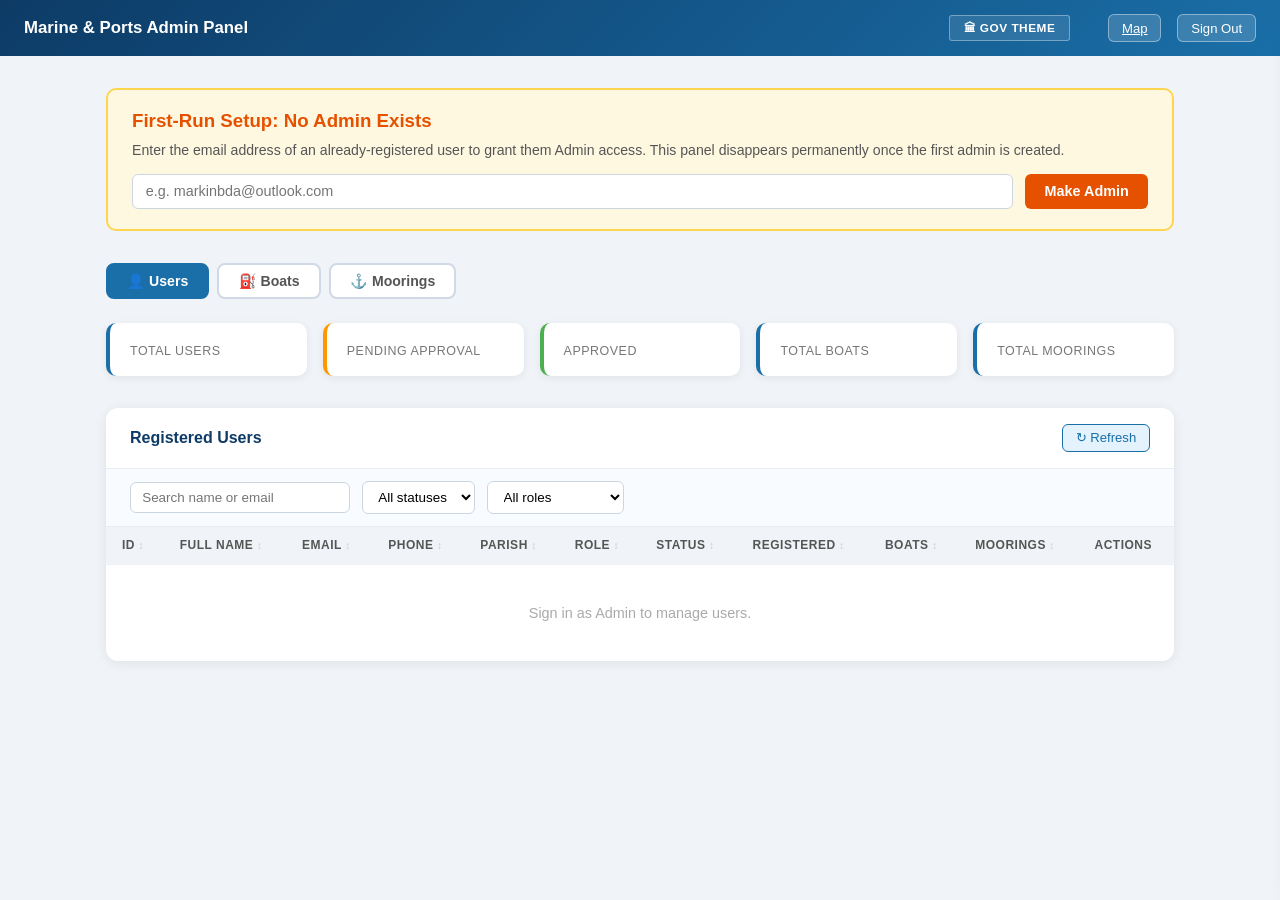
==== commit a7ad74f4: "feat: add government theme with legacy/new toggle switch" ====
--- a/frontend/admin.html
+++ b/frontend/admin.html
@@ -347,6 +347,8 @@
     }
 
   </style>
+  <link rel="stylesheet" href="theme-new.css" />
+  <script src="theme-switch.js"></script>
 </head>
 <body>
 
@@ -1127,12 +1129,30 @@
       if (!owned.length) {
         return '<span style="color:#bbb;font-size:0.78rem;">None assigned yet.</span>';
       }
+      const icon = kind === 'boat' ? '&#x1F6A4;' : '&#x2693;';
       return owned.map(r => {
         const label = kind === 'boat'
           ? `${esc(r.registrationNumber)} - ${esc(r.boatName)}`
           : `${esc(r.mooringNumber)}`;
-        return `<span class="assigned-chip ${kind === 'mooring' ? 'mooring' : ''}">${label}</span>`;
+        return `<span class="assigned-chip ${kind === 'mooring' ? 'mooring' : ''}" title="${label}">${icon} ${label}</span>`;
       }).join('');
+    }
+
+    function onRoleChange() {
+      const role = document.getElementById('eRole')?.value;
+      const boatSec = document.getElementById('boatAssignSection');
+      const mooringSec = document.getElementById('mooringAssignSection');
+      if (!boatSec || !mooringSec) return;
+      if (role === 'BoatOwner') {
+        boatSec.style.display = '';
+        mooringSec.style.display = 'none';
+      } else if (role === 'MooringOwner') {
+        boatSec.style.display = 'none';
+        mooringSec.style.display = '';
+      } else {
+        boatSec.style.display = '';
+        mooringSec.style.display = '';
+      }
     }
 
     function filterMooringEditSearch() {
@@ -1286,7 +1306,7 @@
           <div><label>Organisation</label><input id="eOrg" value="${esc(data.organisationName || '')}" /></div>
           <div>
             <label>Role</label>
-            <select id="eRole">
+            <select id="eRole" onchange="onRoleChange()">
               <option value="BoatOwner" ${data.role==='BoatOwner'?'selected':''}>Boat Owner</option>
               <option value="MooringOwner" ${data.role==='MooringOwner'?'selected':''}>Mooring Owner</option>
               <option value="PortAuthority" ${data.role==='PortAuthority'?'selected':''}>Port Authority</option>
@@ -1300,8 +1320,8 @@
               <option value="false" ${!data.isApproved?'selected':''}>Pending</option>
             </select>
           </div>
-          <div class="assign-section full">
-            <h4>Registered Boats</h4>
+          <div class="assign-section full" id="boatAssignSection" style="${data.role==='MooringOwner' ? 'display:none' : ''}">
+            <h4>&#x1F6A4; Registered Boats</h4>
             <div class="assigned-chips" id="assignedBoatChips">${renderAssignedChips('boat', data.id)}</div>
             <div class="assign-conflict-banner" id="boatConflictBanner"></div>
             <div class="assign-search-row">
@@ -1309,8 +1329,8 @@
             </div>
             <div class="assign-results" id="boatAssignResults"></div>
           </div>
-          <div class="assign-section full">
-            <h4>Registered Moorings</h4>
+          <div class="assign-section full" id="mooringAssignSection" style="${data.role==='BoatOwner' ? 'display:none' : ''}">
+            <h4>&#x2693; Registered Moorings</h4>
             <div class="assigned-chips" id="assignedMooringChips">${renderAssignedChips('mooring', data.id)}</div>
             <div class="assign-conflict-banner" id="mooringConflictBanner"></div>
             <div class="assign-search-row">
@@ -1341,7 +1361,7 @@
             <div class="mooring-typeahead">
               <input type="text" id="eBoatMooringSearch" placeholder="Search mooring #..." autocomplete="off"
                 oninput="filterMooringEditSearch()"
-                value="${selectedMooringId ? (allMoorings.find(m=>Number(m.id)===selectedMooringId)?.mooringNumber||'') : ''}" />
+                value="${selectedMooringId ? (data.mooringNumber || allMoorings.find(m=>Number(m.id)===selectedMooringId)?.mooringNumber||'') : ''}" />
               <input type="hidden" id="eBoatMooringId" value="${selectedMooringId || ''}" />
               <div class="mooring-typeahead-results" id="eMooringResults" style="display:none"></div>
             </div>
@@ -1484,9 +1504,13 @@
           if (type === 'boat') loadMoorings();
           if (type === 'mooring') loadMoorings();
         } else {
-          const msg = data.message || (res.status === 401 || res.status === 403
-            ? 'Session expired — please sign out and back in.'
-            : `Update failed (${res.status}).`);
+          const raw = JSON.stringify(data);
+          const msg = data.message
+            ? data.message
+            : (res.status === 401 || res.status === 403
+                ? 'Session expired — please sign out and back in.'
+                : `Update failed (${res.status}): ${raw.substring(0,300)}`);
+          console.error('saveEdit error', res.status, data, data.detail || raw);
           toast('err', msg);
         }
       } catch (e) {
--- a/frontend/theme-new.css
+++ b/frontend/theme-new.css
@@ -0,0 +1,663 @@
+/* ══════════════════════════════════════════════════════════════════════════
+   Marine & Ports – Government Theme  (theme-new.css)
+   ─────────────────────────────────────────────────────────────────────────
+   • Loaded on every page alongside the existing per-page <style> block.
+   • ALL rules are scoped to html[data-theme="new"] so they are completely
+     inert when the legacy theme is active.
+   • Zero changes to layout, JS behaviour or HTML structure.
+   ══════════════════════════════════════════════════════════════════════════ */
+
+@import url('https://fonts.googleapis.com/css2?family=Source+Sans+3:wght@400;600;700&family=Libre+Baskerville:wght@400;700&display=swap');
+
+/* ── Toggle button base (always visible regardless of active theme) ───────── */
+.mp-theme-btn {
+  display: inline-flex;
+  align-items: center;
+  gap: 0.35rem;
+  padding: 0.32rem 0.85rem;
+  font-size: 0.74rem;
+  font-weight: 700;
+  letter-spacing: 0.5px;
+  cursor: pointer;
+  border-radius: 3px;
+  border: 1px solid rgba(255,255,255,0.35);
+  background: rgba(255,255,255,0.1);
+  color: #fff;
+  transition: background 0.2s, border-color 0.2s;
+  white-space: nowrap;
+  text-transform: uppercase;
+  font-family: 'Segoe UI', Arial, sans-serif;
+  margin-right: 0.4rem;
+}
+.mp-theme-btn:hover      { background: rgba(255,255,255,0.22); }
+.mp-theme-btn.mp-btn-active {
+  background:   rgba(184,150,46,0.28);
+  border-color: rgba(184,150,46,0.8);
+  color: #f5e79e;
+}
+
+/* ── CSS custom-property palette for the new theme ───────────────────────── */
+html[data-theme="new"] {
+  --g-dark:       #0B2D54;
+  --g-mid:        #1464A0;
+  --g-light:      #E6EFF8;
+  --g-gold:       #B8962E;
+  --g-gold-bg:    #FBF6E8;
+  --g-bg:         #F2F5F9;
+  --g-surface:    #FFFFFF;
+  --g-border:     #C4D1DE;
+  --g-text:       #12263A;
+  --g-muted:      #5B6D7E;
+  --g-success:    #1A5E31;
+  --g-success-bg: #E7F5EC;
+  --g-error:      #991B1B;
+  --g-error-bg:   #FEF2F2;
+  --g-warn:       #7C4700;
+  --g-warn-bg:    #FFF7ED;
+  --g-r:          3px;
+  --g-font:       'Source Sans 3', 'Segoe UI', Arial, sans-serif;
+  --g-serif:      'Libre Baskerville', Georgia, serif;
+}
+
+/* ── Base ─────────────────────────────────────────────────────────────────── */
+html[data-theme="new"] body {
+  font-family: var(--g-font)  !important;
+  background:  var(--g-bg)   !important;
+  color:       var(--g-text) !important;
+}
+html[data-theme="new"] a { color: var(--g-mid) !important; }
+
+/* ── Utility bar (index.html) ─────────────────────────────────────────────── */
+html[data-theme="new"] .util-bar {
+  background:    #071E3A !important;
+  border-bottom: 1px solid rgba(255,255,255,0.07) !important;
+  font-size:     0.73rem !important;
+  letter-spacing:0.2px  !important;
+}
+html[data-theme="new"] .util-bar a { color: rgba(255,255,255,0.78) !important; }
+html[data-theme="new"] .util-bar a:hover { color: var(--g-gold) !important; }
+
+/* ── Site header (index.html) ─────────────────────────────────────────────── */
+html[data-theme="new"] .site-header {
+  background:    var(--g-dark) !important;
+  box-shadow:    none          !important;
+  border-bottom: 4px solid var(--g-gold) !important;
+}
+html[data-theme="new"] .header-text .dept-name {
+  font-family:   var(--g-serif) !important;
+  font-size:     1.06rem        !important;
+  letter-spacing:0.4px          !important;
+}
+html[data-theme="new"] .header-text .dept-sub {
+  text-transform: uppercase  !important;
+  letter-spacing: 0.8px      !important;
+  font-size:      0.7rem     !important;
+}
+
+/* ── Generic header (admin / map / profile) ───────────────────────────────── */
+html[data-theme="new"] header {
+  background:    var(--g-dark)           !important;
+  border-bottom: 4px solid var(--g-gold) !important;
+  box-shadow:    none                    !important;
+}
+html[data-theme="new"] .brand {
+  font-family:   var(--g-serif) !important;
+  letter-spacing:0.3px          !important;
+}
+
+/* ── Primary nav (index.html) ─────────────────────────────────────────────── */
+html[data-theme="new"] .primary-nav {
+  background:  #0F3560              !important;
+  box-shadow:  0 2px 0 var(--g-gold)!important;
+}
+html[data-theme="new"] .primary-nav > ul > li > a,
+html[data-theme="new"] .primary-nav > ul > li > span {
+  font-family:    var(--g-font)            !important;
+  font-size:      0.78rem                  !important;
+  text-transform: uppercase                !important;
+  letter-spacing: 0.45px                   !important;
+  color:          rgba(255,255,255,0.85)   !important;
+}
+html[data-theme="new"] .primary-nav > ul > li > a:hover,
+html[data-theme="new"] .primary-nav > ul > li > span:hover,
+html[data-theme="new"] .primary-nav > ul > li.active > a {
+  background: var(--g-mid) !important;
+  color: #fff               !important;
+}
+html[data-theme="new"] .dropdown {
+  border-top:    3px solid var(--g-gold) !important;
+  border-radius: 0 0 2px 2px            !important;
+}
+html[data-theme="new"] .dropdown li a {
+  font-family: var(--g-font) !important;
+  color: var(--g-text)       !important;
+}
+html[data-theme="new"] .dropdown li a:hover {
+  background: var(--g-light) !important;
+  color: var(--g-mid)        !important;
+}
+
+/* ── Ticker bar (index.html) ─────────────────────────────────────────────── */
+html[data-theme="new"] .ticker-bar {
+  background: var(--g-gold)  !important;
+  color:      var(--g-dark)  !important;
+  font-size:  0.76rem        !important;
+}
+html[data-theme="new"] .ticker-label {
+  background:    var(--g-dark) !important;
+  border-radius: 2px           !important;
+  letter-spacing:0.5px         !important;
+}
+
+/* ── Page title headings ──────────────────────────────────────────────────── */
+html[data-theme="new"] .page-title {
+  font-family:   var(--g-serif)           !important;
+  color:         var(--g-dark)            !important;
+  border-bottom: 2px solid var(--g-gold)  !important;
+  font-size:     1.45rem                  !important;
+}
+html[data-theme="new"] .page-intro {
+  color:       var(--g-muted) !important;
+  line-height: 1.72           !important;
+}
+
+/* ── Sidebar (index.html) ─────────────────────────────────────────────────── */
+html[data-theme="new"] .sidebar {
+  border:        1px solid var(--g-border) !important;
+  border-radius: var(--g-r)               !important;
+}
+html[data-theme="new"] .sidebar-title {
+  background:     var(--g-dark) !important;
+  font-size:      0.71rem       !important;
+  text-transform: uppercase     !important;
+  letter-spacing: 1px           !important;
+}
+html[data-theme="new"] .sidebar ul li a { color: var(--g-text) !important; }
+html[data-theme="new"] .sidebar ul li a:hover,
+html[data-theme="new"] .sidebar ul li a.active {
+  background: var(--g-light) !important;
+  color: var(--g-mid)        !important;
+}
+html[data-theme="new"] .sidebar ul li a.active {
+  border-left:3px solid var(--g-mid) !important;
+  font-weight: 700                   !important;
+}
+
+/* ── Generic white card (login / register) ────────────────────────────────── */
+html[data-theme="new"] .card {
+  background:    var(--g-surface)          !important;
+  border:        1px solid var(--g-border) !important;
+  border-radius: var(--g-r)               !important;
+  box-shadow:    0 1px 6px rgba(0,0,0,0.07)!important;
+}
+html[data-theme="new"] .card h2,
+html[data-theme="new"] .card h3 {
+  font-family: var(--g-serif) !important;
+  color:       var(--g-dark)  !important;
+}
+
+/* ── Login / register page-header text ───────────────────────────────────── */
+html[data-theme="new"] .page-header h1 {
+  font-family:   var(--g-serif) !important;
+  letter-spacing:0.3px          !important;
+}
+
+/* ── Info cards (index.html) ──────────────────────────────────────────────── */
+html[data-theme="new"] .info-card {
+  background:    var(--g-surface)        !important;
+  border-top:    3px solid var(--g-mid)  !important;
+  border-radius: var(--g-r)             !important;
+  box-shadow:    none                   !important;
+}
+html[data-theme="new"] .info-card .card-title {
+  font-family: var(--g-serif) !important;
+  color:       var(--g-dark)  !important;
+}
+
+/* ── Stat cards (admin / profile) ────────────────────────────────────────── */
+html[data-theme="new"] .stat-card {
+  background:    var(--g-surface)          !important;
+  border:        1px solid var(--g-border) !important;
+  border-left:   none                     !important;
+  border-top:    4px solid var(--g-mid)   !important;
+  border-radius: var(--g-r)              !important;
+  box-shadow:    none                    !important;
+}
+html[data-theme="new"] .stat-card.pending  { border-top-color: #B45309 !important; }
+html[data-theme="new"] .stat-card.approved { border-top-color: #15803D !important; }
+html[data-theme="new"] .stat-card .val {
+  font-family: var(--g-serif) !important;
+  color:       var(--g-dark)  !important;
+  font-size:   2.1rem         !important;
+}
+html[data-theme="new"] .stat-card .lbl {
+  color:          var(--g-muted) !important;
+  font-size:      0.71rem        !important;
+  text-transform: uppercase      !important;
+  letter-spacing: 0.8px          !important;
+}
+
+/* ── Admin section wrapper ────────────────────────────────────────────────── */
+html[data-theme="new"] .section {
+  background:    var(--g-surface)          !important;
+  border:        1px solid var(--g-border) !important;
+  border-radius: var(--g-r)               !important;
+  box-shadow:    none                     !important;
+}
+html[data-theme="new"] .section-head {
+  background:    var(--g-bg)              !important;
+  border-bottom: 2px solid var(--g-gold)  !important;
+}
+html[data-theme="new"] .section-head h2 {
+  font-family: var(--g-serif) !important;
+  color:       var(--g-dark)  !important;
+  font-size:   0.93rem        !important;
+}
+
+/* ── Tables ───────────────────────────────────────────────────────────────── */
+html[data-theme="new"] thead tr { background: var(--g-bg) !important; }
+html[data-theme="new"] th {
+  font-family:    var(--g-font)             !important;
+  font-size:      0.7rem                    !important;
+  font-weight:    700                       !important;
+  text-transform: uppercase                 !important;
+  letter-spacing: 0.7px                     !important;
+  color:          var(--g-muted)            !important;
+  background:     var(--g-bg)              !important;
+  border-bottom:  2px solid var(--g-border) !important;
+  padding:        0.75rem 1rem             !important;
+}
+html[data-theme="new"] td {
+  color:         var(--g-text)        !important;
+  border-bottom: 1px solid #E8EFF6    !important;
+  padding:       0.7rem 1rem          !important;
+}
+html[data-theme="new"] tbody tr:hover td { background: #EFF5FC !important; }
+
+/* ── Badges ───────────────────────────────────────────────────────────────── */
+html[data-theme="new"] .badge {
+  border-radius:  2px       !important;
+  font-size:      0.69rem   !important;
+  font-weight:    700       !important;
+  text-transform: uppercase !important;
+  letter-spacing: 0.4px     !important;
+  padding:        0.18rem 0.5rem !important;
+}
+html[data-theme="new"] .badge.approved {
+  background: var(--g-success-bg) !important;
+  color:      var(--g-success)    !important;
+}
+html[data-theme="new"] .badge.pending {
+  background: var(--g-warn-bg) !important;
+  color:      var(--g-warn)    !important;
+}
+
+/* ── Header / utility buttons ─────────────────────────────────────────────── */
+html[data-theme="new"] .btn-sm,
+html[data-theme="new"] .btn-header,
+html[data-theme="new"] .btn {
+  font-family:    var(--g-font) !important;
+  font-size:      0.75rem       !important;
+  font-weight:    700           !important;
+  text-transform: uppercase     !important;
+  letter-spacing: 0.4px         !important;
+  border-radius:  2px           !important;
+}
+html[data-theme="new"] .btn-header.primary {
+  background:   var(--g-gold) !important;
+  border-color: var(--g-gold) !important;
+  color:        var(--g-dark) !important;
+}
+html[data-theme="new"] .btn-header.primary:hover { background: #CDA836 !important; }
+
+/* ── CTA buttons (index.html) ─────────────────────────────────────────────── */
+html[data-theme="new"] .btn-cta {
+  font-family:    var(--g-font) !important;
+  font-weight:    700           !important;
+  text-transform: uppercase     !important;
+  letter-spacing: 0.5px         !important;
+  font-size:      0.79rem       !important;
+  border-radius:  2px           !important;
+  background:     var(--g-dark) !important;
+}
+html[data-theme="new"] .btn-cta:hover { background: var(--g-mid) !important; }
+html[data-theme="new"] .btn-cta.outline {
+  background:  transparent           !important;
+  border:      2px solid var(--g-dark)!important;
+  color:       var(--g-dark)         !important;
+}
+html[data-theme="new"] .btn-cta.outline:hover { background: var(--g-light) !important; }
+
+/* ── Submit buttons (login / register) ───────────────────────────────────── */
+html[data-theme="new"] .btn-submit {
+  background:     var(--g-dark) !important;
+  border-radius:  2px           !important;
+  font-family:    var(--g-font) !important;
+  font-weight:    700           !important;
+  text-transform: uppercase     !important;
+  letter-spacing: 0.8px         !important;
+  font-size:      0.9rem        !important;
+}
+html[data-theme="new"] .btn-submit:hover {
+  background: var(--g-mid) !important;
+  opacity:    1            !important;
+}
+
+/* ── Admin action buttons ─────────────────────────────────────────────────── */
+html[data-theme="new"] .btn-action {
+  font-family:    var(--g-font) !important;
+  font-weight:    700           !important;
+  text-transform: uppercase     !important;
+  letter-spacing: 0.3px         !important;
+  font-size:      0.71rem       !important;
+  border-radius:  2px           !important;
+}
+html[data-theme="new"] .btn-approve { background: #15803D !important; }
+html[data-theme="new"] .btn-revoke  { background: #B45309 !important; }
+html[data-theme="new"] .btn-delete  { background: #B91C1C !important; }
+html[data-theme="new"] .btn-admin   { background: #6D28D9 !important; }
+html[data-theme="new"] .btn-edit    { background: #1D4ED8 !important; }
+
+/* ── Admin tab buttons ────────────────────────────────────────────────────── */
+html[data-theme="new"] .tab-btn {
+  font-family:    var(--g-font)             !important;
+  font-weight:    700                       !important;
+  text-transform: uppercase                 !important;
+  letter-spacing: 0.4px                     !important;
+  font-size:      0.79rem                   !important;
+  border-radius:  2px                       !important;
+  border:         2px solid var(--g-border) !important;
+  background:     var(--g-surface)          !important;
+  color:          var(--g-muted)            !important;
+}
+html[data-theme="new"] .tab-btn:hover {
+  border-color: var(--g-mid) !important;
+  color:        var(--g-mid) !important;
+}
+html[data-theme="new"] .tab-btn.active {
+  background:   var(--g-dark) !important;
+  border-color: var(--g-dark) !important;
+  color: #fff                 !important;
+}
+
+/* ── Form fields ──────────────────────────────────────────────────────────── */
+html[data-theme="new"] .field label {
+  font-size:      0.82rem       !important;
+  font-weight:    600           !important;
+  letter-spacing: 0.2px         !important;
+  color:          var(--g-text) !important;
+}
+html[data-theme="new"] .field input,
+html[data-theme="new"] .field select,
+html[data-theme="new"] .field textarea {
+  font-family:   var(--g-font)              !important;
+  font-size:     0.9rem                     !important;
+  color:         var(--g-text)              !important;
+  background:    var(--g-surface)           !important;
+  border:        2px solid var(--g-border)  !important;
+  border-radius: var(--g-r)                !important;
+}
+html[data-theme="new"] .field input:focus,
+html[data-theme="new"] .field select:focus,
+html[data-theme="new"] .field textarea:focus {
+  border-color: var(--g-mid)                     !important;
+  box-shadow:   0 0 0 3px rgba(20,100,160,0.14)  !important;
+  outline:      none                             !important;
+}
+html[data-theme="new"] .field input.error,
+html[data-theme="new"] .field select.error,
+html[data-theme="new"] .field textarea.error  { border-color: var(--g-error) !important; }
+html[data-theme="new"] .field .err-msg        { color: var(--g-error)        !important; }
+
+/* ── Filter bar (admin) ───────────────────────────────────────────────────── */
+html[data-theme="new"] .filter-bar {
+  background:    var(--g-bg)              !important;
+  border-bottom: 1px solid var(--g-border)!important;
+}
+html[data-theme="new"] .filter-bar input,
+html[data-theme="new"] .filter-bar select {
+  font-family:   var(--g-font)              !important;
+  background:    var(--g-surface)           !important;
+  border:        1.5px solid var(--g-border)!important;
+  border-radius: var(--g-r)               !important;
+}
+html[data-theme="new"] .filter-bar input:focus,
+html[data-theme="new"] .filter-bar select:focus {
+  border-color: var(--g-mid) !important;
+  outline: none              !important;
+}
+
+/* ── Status / message banners ─────────────────────────────────────────────── */
+html[data-theme="new"] .status.success,
+html[data-theme="new"] .msg.ok {
+  background:    var(--g-success-bg) !important;
+  color:         var(--g-success)    !important;
+  border:        1px solid #A8D5B5   !important;
+  border-radius: var(--g-r)         !important;
+}
+html[data-theme="new"] .status.error,
+html[data-theme="new"] .msg.err {
+  background:    var(--g-error-bg) !important;
+  color:         var(--g-error)    !important;
+  border:        1px solid #FCA5A5 !important;
+  border-radius: var(--g-r)       !important;
+}
+html[data-theme="new"] .status.warning {
+  background:    var(--g-warn-bg) !important;
+  color:         var(--g-warn)    !important;
+  border:        1px solid #F6C072!important;
+  border-radius: var(--g-r)      !important;
+}
+
+/* ── Alert box (index.html) ───────────────────────────────────────────────── */
+html[data-theme="new"] .alert {
+  border-left:   4px solid var(--g-gold)        !important;
+  background:    var(--g-gold-bg)               !important;
+  border-radius: 0 var(--g-r) var(--g-r) 0     !important;
+}
+html[data-theme="new"] .alert strong { color: var(--g-dark) !important; }
+
+/* ── Hero (index.html home section) ──────────────────────────────────────── */
+html[data-theme="new"] .home-hero {
+  background:  var(--g-dark)                  !important;
+  border-left: 6px solid var(--g-gold)        !important;
+  border-radius: var(--g-r)                  !important;
+}
+html[data-theme="new"] .home-hero h2 {
+  font-family:   var(--g-serif) !important;
+  font-size:     1.7rem         !important;
+  letter-spacing:0.3px          !important;
+}
+
+/* ── Service cards (index.html) ───────────────────────────────────────────── */
+html[data-theme="new"] .service-card {
+  background:    var(--g-surface)          !important;
+  border:        1px solid var(--g-border) !important;
+  border-radius: var(--g-r)               !important;
+}
+html[data-theme="new"] .service-card:hover {
+  border-color: var(--g-mid) !important;
+  border-top:   3px solid var(--g-mid) !important;
+  transform:    none         !important;
+  box-shadow:   0 2px 8px rgba(0,0,0,0.09) !important;
+}
+html[data-theme="new"] .service-card .sc-title {
+  font-family: var(--g-serif) !important;
+  color:       var(--g-dark)  !important;
+}
+
+/* ── Profile panels ───────────────────────────────────────────────────────── */
+html[data-theme="new"] .panel {
+  border:        1px solid var(--g-border) !important;
+  border-radius: var(--g-r)               !important;
+  box-shadow:    none                     !important;
+}
+html[data-theme="new"] .panel-head {
+  background:    var(--g-bg)              !important;
+  border-bottom: 2px solid var(--g-gold)  !important;
+}
+html[data-theme="new"] .panel-head h2 {
+  font-family: var(--g-serif) !important;
+  color:       var(--g-dark)  !important;
+}
+html[data-theme="new"] .chip {
+  background:    var(--g-light)            !important;
+  color:         var(--g-dark)             !important;
+  border:        1px solid var(--g-border) !important;
+  border-radius: 2px                       !important;
+}
+html[data-theme="new"] .grid .card h3 {
+  font-family:    var(--g-font) !important;
+  color:          var(--g-muted)!important;
+  text-transform: uppercase     !important;
+  letter-spacing: 0.8px         !important;
+  font-size:      0.78rem       !important;
+}
+html[data-theme="new"] .value {
+  font-family: var(--g-serif) !important;
+  color:       var(--g-dark)  !important;
+}
+
+/* ── Section titles (register.html) ──────────────────────────────────────── */
+html[data-theme="new"] .section-title {
+  font-family:    var(--g-font) !important;
+  color:          var(--g-mid)  !important;
+  border-bottom:  2px solid var(--g-light)!important;
+  text-transform: uppercase     !important;
+  letter-spacing: 1.2px         !important;
+  font-size:      0.74rem       !important;
+}
+
+/* ── Footer ───────────────────────────────────────────────────────────────── */
+html[data-theme="new"] footer {
+  background:  #071E3A                   !important;
+  border-top:  3px solid var(--g-gold)   !important;
+  padding:     2rem 1.5rem              !important;
+}
+html[data-theme="new"] footer h4 {
+  font-family:    var(--g-serif)                   !important;
+  font-size:      0.8rem                           !important;
+  text-transform: uppercase                        !important;
+  letter-spacing: 0.5px                            !important;
+  padding-bottom: 0.4rem                           !important;
+  border-bottom:  1px solid rgba(255,255,255,0.15) !important;
+  margin-bottom:  0.75rem                          !important;
+}
+html[data-theme="new"] footer ul li a       { color: rgba(255,255,255,0.65) !important; }
+html[data-theme="new"] footer ul li a:hover { color: var(--g-gold)          !important; }
+html[data-theme="new"] .footer-bottom {
+  border-top: 1px solid rgba(255,255,255,0.1) !important;
+}
+
+/* ── Modals ───────────────────────────────────────────────────────────────── */
+html[data-theme="new"] .modal-box   { border-radius: var(--g-r) !important; }
+html[data-theme="new"] .modal-head  {
+  background:    var(--g-bg)              !important;
+  border-bottom: 2px solid var(--g-gold)  !important;
+}
+html[data-theme="new"] .modal-head h3,
+html[data-theme="new"] .modal-panel h3 {
+  font-family: var(--g-serif) !important;
+  color:       var(--g-dark)  !important;
+}
+html[data-theme="new"] .modal-tab {
+  font-family:    var(--g-font) !important;
+  font-weight:    600           !important;
+  text-transform: uppercase     !important;
+  letter-spacing: 0.3px         !important;
+  background:     var(--g-bg)   !important;
+}
+html[data-theme="new"] .modal-tab.active {
+  background:       var(--g-surface) !important;
+  color:            var(--g-dark)    !important;
+  border-bottom-color: var(--g-mid)  !important;
+}
+
+/* ── Fees modal (index.html) ──────────────────────────────────────────────── */
+html[data-theme="new"] .fees-header {
+  background:    var(--g-dark)           !important;
+  border-bottom: 3px solid var(--g-gold) !important;
+}
+html[data-theme="new"] .fees-header h2 { font-family: var(--g-serif) !important; }
+html[data-theme="new"] .fees-section h3 {
+  font-family:         var(--g-font) !important;
+  color:               var(--g-dark) !important;
+  border-bottom-color: var(--g-dark) !important;
+}
+html[data-theme="new"] .fees-table tr:nth-child(even) td { background: var(--g-bg) !important; }
+
+/* ── Toast (admin) ────────────────────────────────────────────────────────── */
+html[data-theme="new"] #toast {
+  background:    #1A2B3E         !important;
+  border-radius: var(--g-r)     !important;
+  font-family:   var(--g-font)  !important;
+}
+html[data-theme="new"] #toast.ok  { background: #14532D !important; }
+html[data-theme="new"] #toast.err { background: #7F1D1D !important; }
+
+/* ── Detail drawer (admin) ────────────────────────────────────────────────── */
+html[data-theme="new"] .drawer-head {
+  background:    var(--g-dark)           !important;
+  border-bottom: 3px solid var(--g-gold) !important;
+}
+html[data-theme="new"] .drawer-head h3 { font-family: var(--g-serif) !important; }
+html[data-theme="new"] .drawer-foot    { background: var(--g-bg)    !important; }
+html[data-theme="new"] .drawer-section-title {
+  color:          var(--g-mid) !important;
+  text-transform: uppercase    !important;
+  letter-spacing: 0.6px        !important;
+  border-bottom-color: var(--g-light) !important;
+}
+
+/* ── Content body headings (index.html sections) ──────────────────────────── */
+html[data-theme="new"] .content-body h3 {
+  font-family:       var(--g-serif) !important;
+  color:             var(--g-dark)  !important;
+  border-left-color: var(--g-gold)  !important;
+}
+html[data-theme="new"] .contact-table td:first-child { color: var(--g-dark) !important; }
+
+/* ── Bootstrap panel (admin) ──────────────────────────────────────────────── */
+html[data-theme="new"] #bootstrapBox {
+  background:    var(--g-gold-bg)         !important;
+  border:        2px solid var(--g-gold)  !important;
+  border-radius: var(--g-r)              !important;
+}
+
+/* ── Assign section inside edit modal (admin) ─────────────────────────────── */
+html[data-theme="new"] .assign-section {
+  background:    var(--g-bg)               !important;
+  border:        1px solid var(--g-border) !important;
+  border-radius: var(--g-r)              !important;
+}
+html[data-theme="new"] .assign-section h4 {
+  color:          var(--g-mid) !important;
+  text-transform: uppercase    !important;
+  letter-spacing: 0.5px        !important;
+}
+html[data-theme="new"] .assigned-chip {
+  background:    var(--g-light) !important;
+  color:         var(--g-dark)  !important;
+  border-radius: 2px            !important;
+}
+html[data-theme="new"] .assigned-chip.mooring {
+  background: #FDE8EF !important;
+  color:      #881337 !important;
+}
+
+/* ── Map admin filter bar ─────────────────────────────────────────────────── */
+html[data-theme="new"] #adminBar {
+  background:    rgba(242,245,249,0.98)    !important;
+  border:        1px solid var(--g-border) !important;
+  border-radius: var(--g-r)              !important;
+  box-shadow:    0 2px 8px rgba(0,0,0,0.14)!important;
+}
+html[data-theme="new"] .filter-toggle {
+  border-radius: 2px !important;
+  font-weight:   700 !important;
+}
+
+/* ── Sortable table column indicators ─────────────────────────────────────── */
+html[data-theme="new"] th.sortable:hover               { color: var(--g-mid) !important; }
+html[data-theme="new"] th.sortable.asc::after,
+html[data-theme="new"] th.sortable.desc::after         { color: var(--g-mid) !important; }
